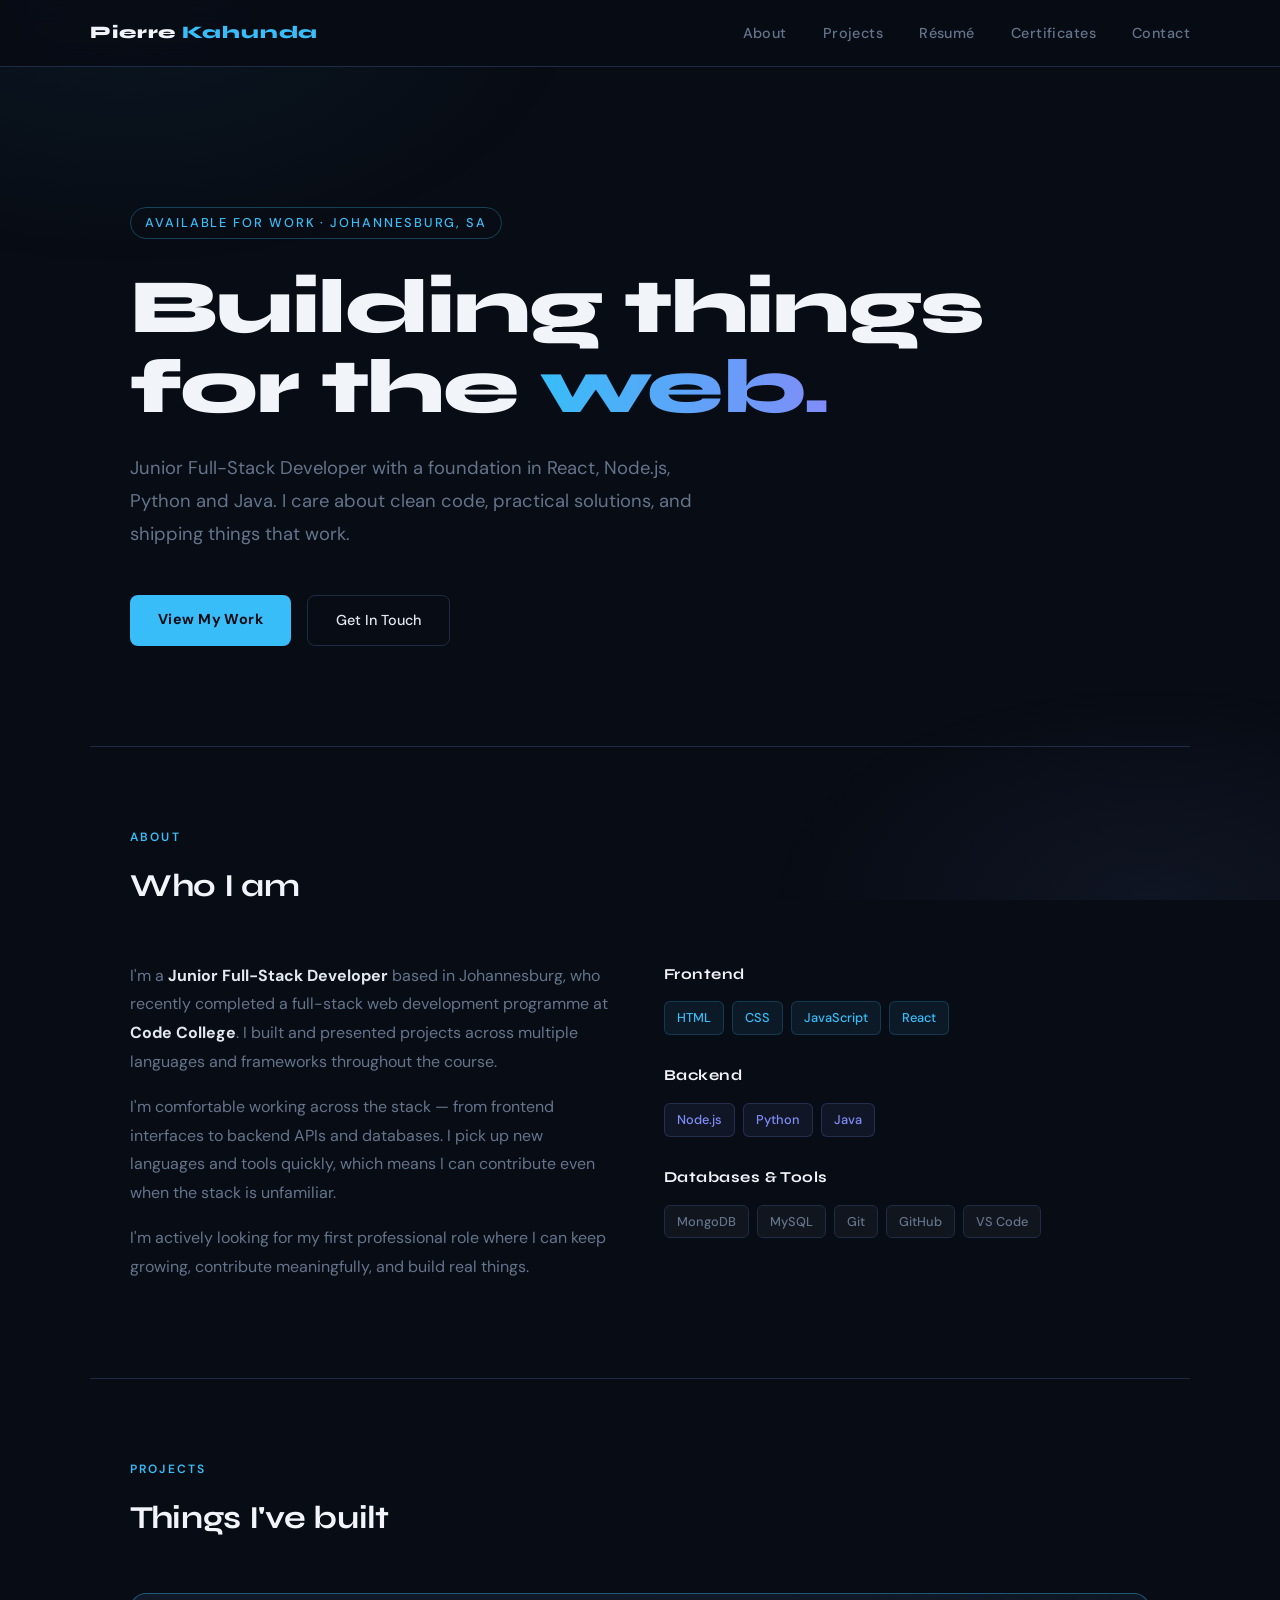
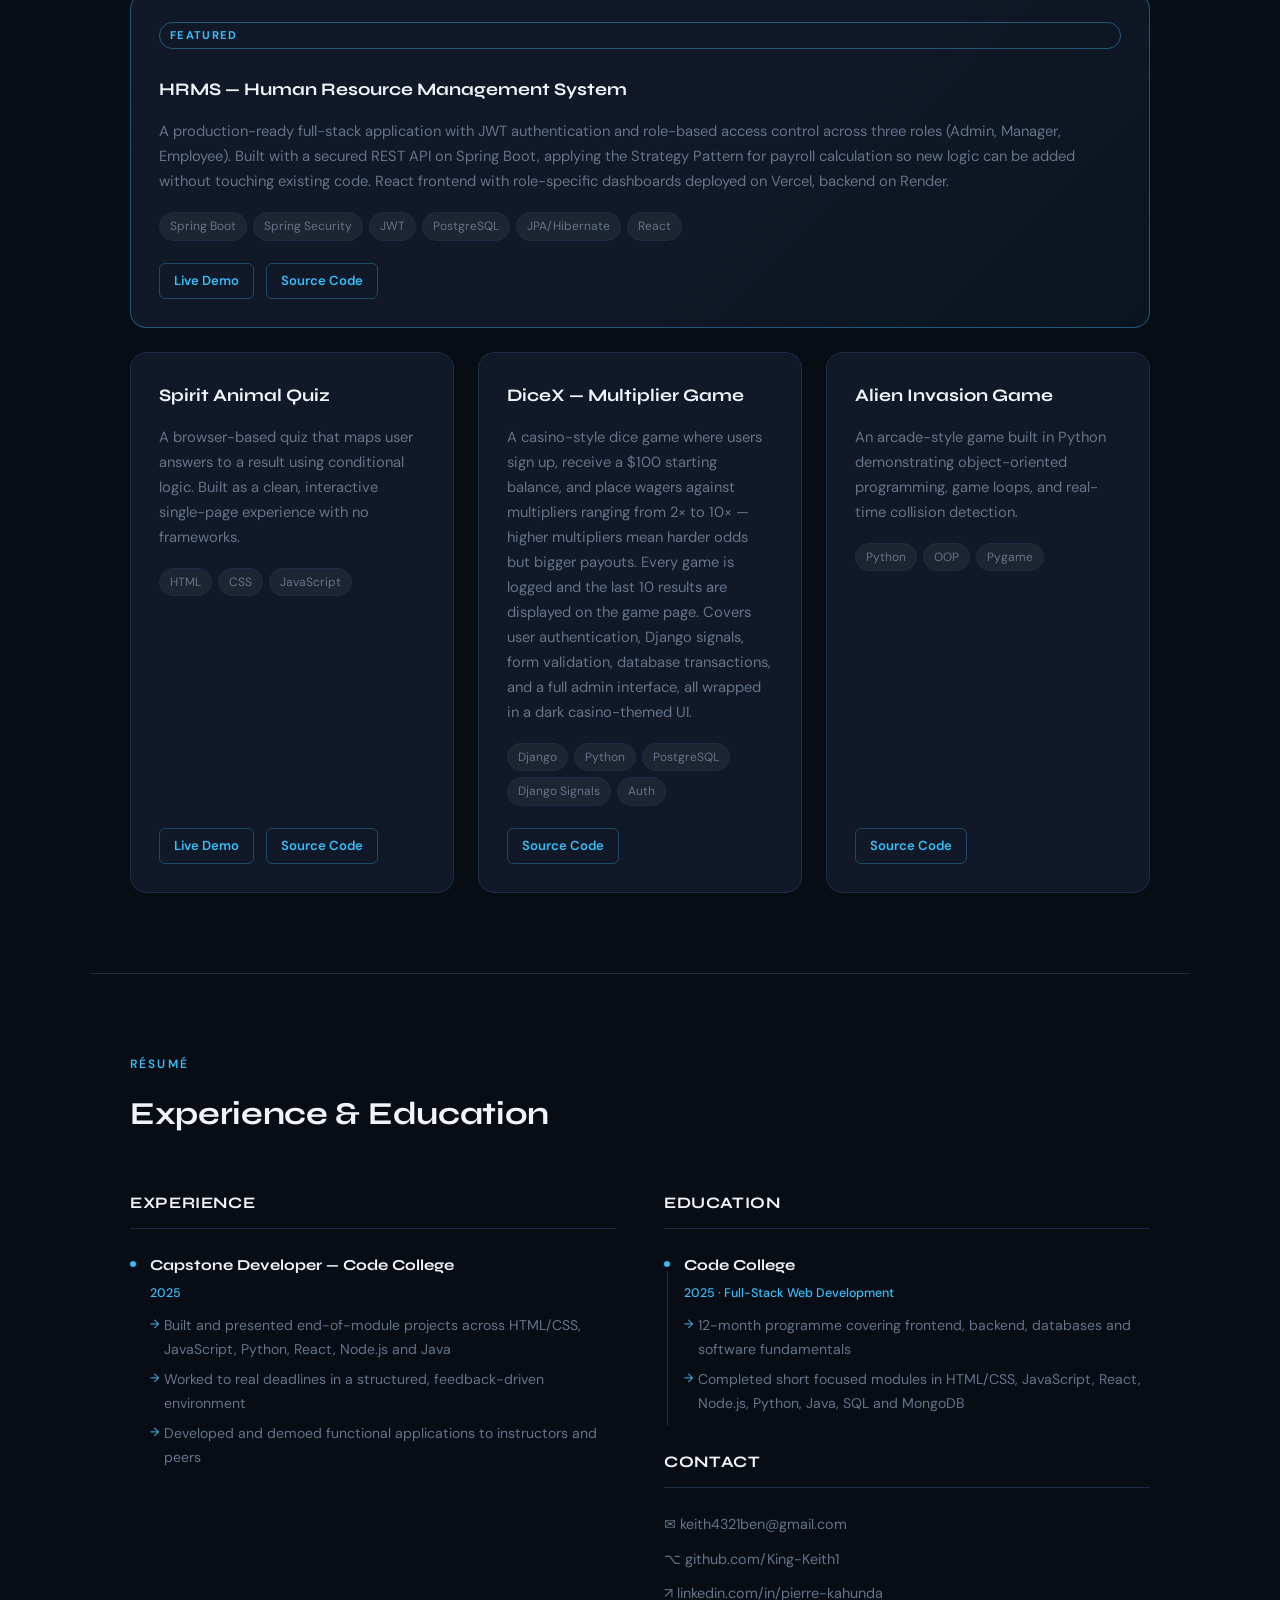
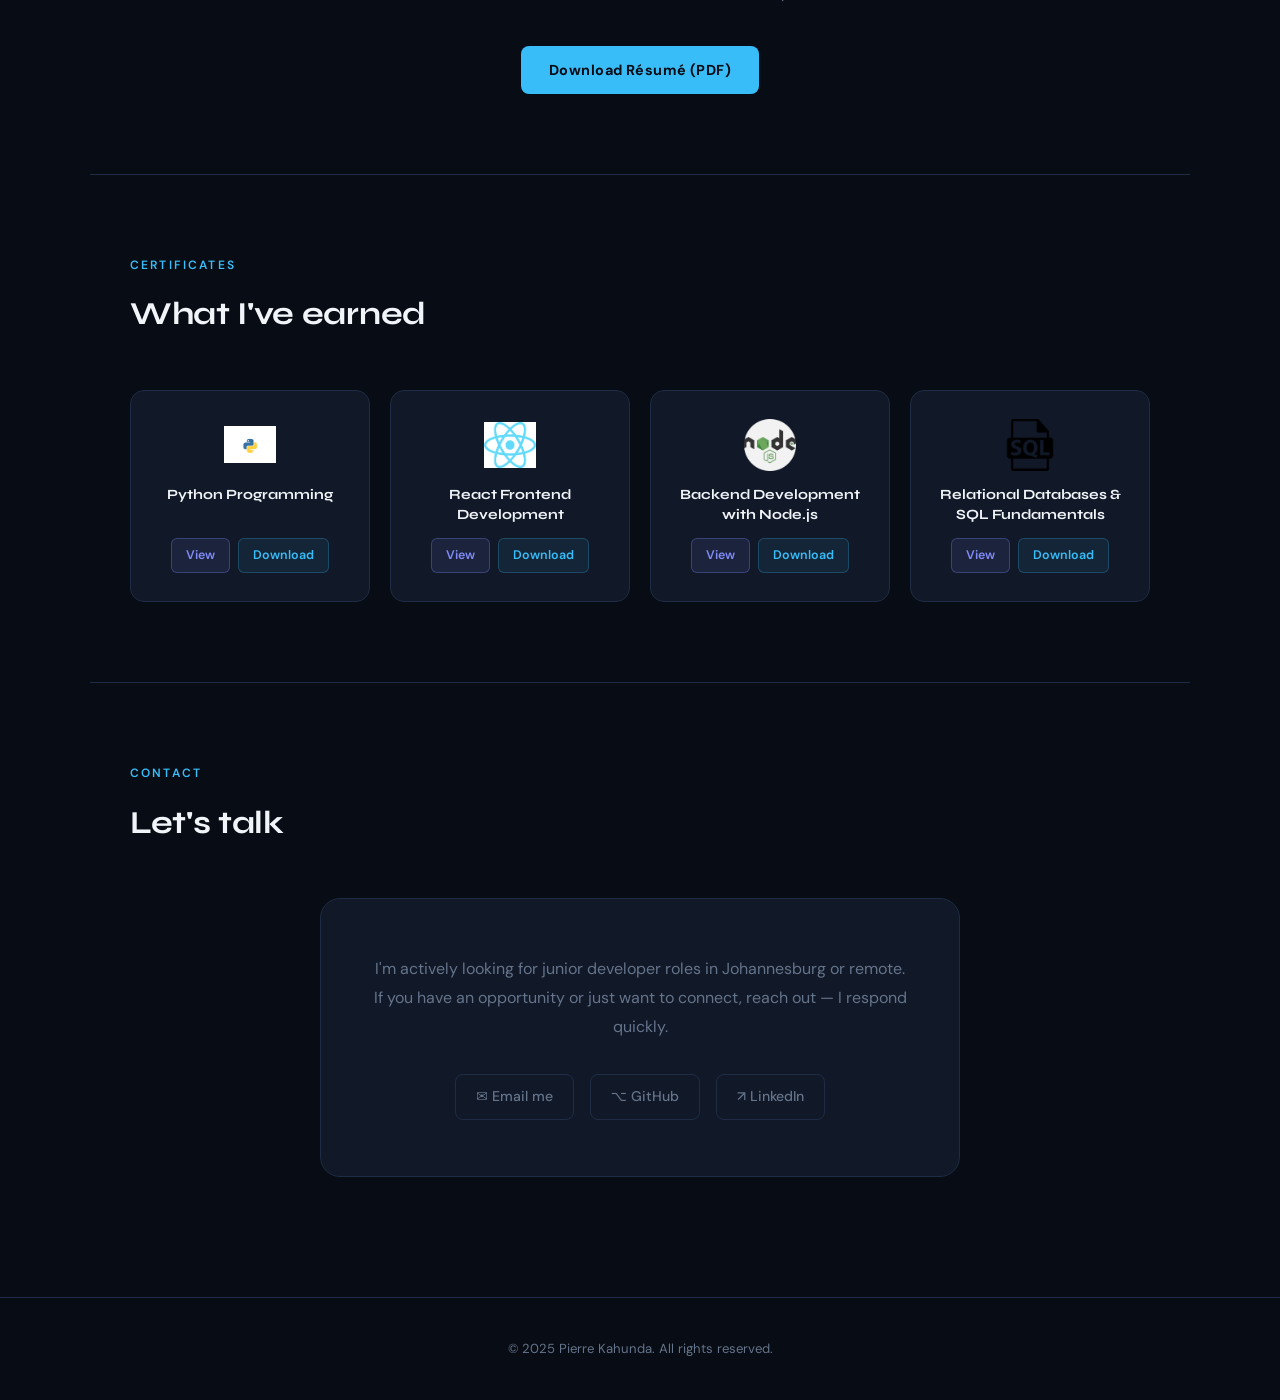
==== index.html @ 40716fac "commit" ====
<!DOCTYPE html>
<html lang="en">
<head>
  <meta charset="UTF-8" />
  <meta name="viewport" content="width=device-width, initial-scale=1.0" />
  <title>Pierre Kahunda | Junior Full-Stack Developer</title>
  <link href="https://fonts.googleapis.com/css2?family=Syne:wght@400;600;700;800&family=DM+Sans:wght@300;400;500&display=swap" rel="stylesheet">
  <style>
    /* =====================
       Variables & Reset
    ===================== */
    :root {
      --bg:        #080c14;
      --bg2:       #0d1320;
      --card:      #111827;
      --border:    #1e2d45;
      --accent:    #38bdf8;
      --accent2:   #818cf8;
      --text:      #e2e8f0;
      --muted:     #64748b;
      --heading:   #f1f5f9;
    }

    *, *::before, *::after { margin:0; padding:0; box-sizing:border-box; }

    html { scroll-behavior: smooth; }

    body {
      font-family: 'DM Sans', system-ui, sans-serif;
      background: var(--bg);
      color: var(--text);
      line-height: 1.7;
      overflow-x: hidden;
    }

    /* =====================
       Noise + Gradient BG
    ===================== */
    body::before {
      content: '';
      position: fixed;
      inset: 0;
      background:
        radial-gradient(ellipse 60% 50% at 10% 0%, rgba(56,189,248,0.06) 0%, transparent 60%),
        radial-gradient(ellipse 50% 40% at 90% 100%, rgba(129,140,248,0.07) 0%, transparent 60%);
      pointer-events: none;
      z-index: 0;
    }

    /* =====================
       Loading Screen
    ===================== */
    #loading-screen {
      position: fixed;
      inset: 0;
      background: var(--bg);
      display: flex;
      align-items: center;
      justify-content: center;
      z-index: 9999;
      transition: opacity 0.4s ease;
    }

    .loader-name {
      font-family: 'Syne', sans-serif;
      font-size: 1.4rem;
      font-weight: 700;
      color: var(--accent);
      letter-spacing: 0.2em;
      animation: pulse 1s ease infinite;
    }

    @keyframes pulse {
      0%, 100% { opacity: 1; }
      50% { opacity: 0.3; }
    }

    /* =====================
       Navigation
    ===================== */
    header {
      position: sticky;
      top: 0;
      z-index: 100;
      background: rgba(8, 12, 20, 0.9);
      backdrop-filter: blur(12px);
      border-bottom: 1px solid var(--border);
      padding: 18px 40px;
    }

    nav {
      max-width: 1100px;
      margin: 0 auto;
      display: flex;
      justify-content: space-between;
      align-items: center;
    }

    .nav-logo {
      font-family: 'Syne', sans-serif;
      font-weight: 800;
      font-size: 1.1rem;
      color: var(--heading);
      letter-spacing: 0.05em;
    }

    .nav-logo span { color: var(--accent); }

    nav ul {
      list-style: none;
      display: flex;
      gap: 36px;
    }

    nav a {
      color: var(--muted);
      text-decoration: none;
      font-size: 0.9rem;
      font-weight: 500;
      letter-spacing: 0.03em;
      transition: color 0.2s;
      position: relative;
    }

    nav a::after {
      content: '';
      position: absolute;
      bottom: -4px;
      left: 0;
      width: 0;
      height: 1px;
      background: var(--accent);
      transition: width 0.25s ease;
    }

    nav a:hover { color: var(--accent); }
    nav a:hover::after { width: 100%; }

    /* =====================
       Hero
    ===================== */
    .hero {
      position: relative;
      z-index: 1;
      padding: 140px 40px 100px;
      max-width: 1100px;
      margin: 0 auto;
    }

    .hero-tag {
      display: inline-block;
      font-size: 0.8rem;
      font-weight: 500;
      letter-spacing: 0.15em;
      text-transform: uppercase;
      color: var(--accent);
      border: 1px solid rgba(56,189,248,0.3);
      padding: 4px 14px;
      border-radius: 100px;
      margin-bottom: 28px;
    }

    .hero h1 {
      font-family: 'Syne', sans-serif;
      font-size: clamp(2.8rem, 6vw, 5rem);
      font-weight: 800;
      color: var(--heading);
      line-height: 1.05;
      margin-bottom: 24px;
      letter-spacing: -0.02em;
    }

    .hero h1 .accent-word {
      background: linear-gradient(90deg, var(--accent), var(--accent2));
      -webkit-background-clip: text;
      -webkit-text-fill-color: transparent;
      background-clip: text;
    }

    .hero-sub {
      font-size: 1.15rem;
      color: var(--muted);
      max-width: 580px;
      margin-bottom: 44px;
      line-height: 1.8;
    }

    .hero-cta {
      display: flex;
      gap: 16px;
      flex-wrap: wrap;
    }

    .btn-primary {
      display: inline-block;
      padding: 12px 28px;
      background: var(--accent);
      color: #080c14;
      font-weight: 700;
      font-size: 0.9rem;
      border-radius: 8px;
      text-decoration: none;
      letter-spacing: 0.03em;
      transition: transform 0.2s, box-shadow 0.2s;
    }

    .btn-primary:hover {
      transform: translateY(-2px);
      box-shadow: 0 8px 24px rgba(56,189,248,0.3);
    }

    .btn-ghost {
      display: inline-block;
      padding: 12px 28px;
      background: transparent;
      color: var(--text);
      font-weight: 500;
      font-size: 0.9rem;
      border-radius: 8px;
      border: 1px solid var(--border);
      text-decoration: none;
      transition: border-color 0.2s, color 0.2s;
    }

    .btn-ghost:hover {
      border-color: var(--accent);
      color: var(--accent);
    }

    /* =====================
       Section Base
    ===================== */
    .section {
      position: relative;
      z-index: 1;
      padding: 80px 40px;
      max-width: 1100px;
      margin: 0 auto;
    }

    .section-label {
      font-size: 0.75rem;
      font-weight: 600;
      letter-spacing: 0.18em;
      text-transform: uppercase;
      color: var(--accent);
      margin-bottom: 12px;
    }

    .section h2 {
      font-family: 'Syne', sans-serif;
      font-size: 2rem;
      font-weight: 700;
      color: var(--heading);
      margin-bottom: 48px;
      letter-spacing: -0.01em;
    }

    /* =====================
       About
    ===================== */
    .about-grid {
      display: grid;
      grid-template-columns: 1fr 1fr;
      gap: 48px;
      align-items: start;
    }

    .about-text p {
      color: var(--muted);
      margin-bottom: 16px;
      font-size: 1rem;
      line-height: 1.8;
    }

    .about-text p strong { color: var(--text); }

    .skills-block h3 {
      font-family: 'Syne', sans-serif;
      font-size: 0.95rem;
      font-weight: 700;
      color: var(--heading);
      margin-bottom: 14px;
      letter-spacing: 0.03em;
    }

    .skill-tags {
      display: flex;
      flex-wrap: wrap;
      gap: 8px;
      margin-bottom: 28px;
    }

    .tag {
      font-size: 0.8rem;
      padding: 5px 12px;
      border-radius: 6px;
      background: rgba(56,189,248,0.08);
      border: 1px solid rgba(56,189,248,0.2);
      color: var(--accent);
      font-weight: 500;
    }

    .tag.purple {
      background: rgba(129,140,248,0.08);
      border-color: rgba(129,140,248,0.2);
      color: var(--accent2);
    }

    .tag.neutral {
      background: rgba(255,255,255,0.04);
      border-color: var(--border);
      color: var(--muted);
    }

    /* =====================
       Projects
    ===================== */
    .projects-grid {
      display: grid;
      grid-template-columns: repeat(auto-fit, minmax(300px, 1fr));
      gap: 24px;
    }

    .project-card {
      background: var(--card);
      border: 1px solid var(--border);
      border-radius: 16px;
      padding: 28px;
      transition: transform 0.25s, border-color 0.25s, box-shadow 0.25s;
      display: flex;
      flex-direction: column;
      gap: 14px;
    }

    .project-card:hover {
      transform: translateY(-5px);
      border-color: rgba(56,189,248,0.35);
      box-shadow: 0 12px 32px rgba(0,0,0,0.4);
    }

    .project-card h3 {
      font-family: 'Syne', sans-serif;
      font-size: 1.1rem;
      font-weight: 700;
      color: var(--heading);
    }

    .project-card p {
      color: var(--muted);
      font-size: 0.92rem;
      line-height: 1.7;
    }

    .project-tech {
      display: flex;
      flex-wrap: wrap;
      gap: 6px;
      margin-top: 4px;
    }

    .project-tech span {
      font-size: 0.75rem;
      padding: 3px 10px;
      border-radius: 100px;
      background: rgba(255,255,255,0.05);
      border: 1px solid var(--border);
      color: var(--muted);
    }

    .project-links {
      display: flex;
      gap: 12px;
      margin-top: auto;
      padding-top: 8px;
    }

    .project-links a {
      font-size: 0.82rem;
      font-weight: 600;
      color: var(--accent);
      text-decoration: none;
      padding: 6px 14px;
      border: 1px solid rgba(56,189,248,0.3);
      border-radius: 6px;
      transition: background 0.2s, color 0.2s;
    }

    .project-links a:hover {
      background: rgba(56,189,248,0.1);
    }

    .project-card.featured {
      border-color: rgba(56,189,248,0.4);
      background: linear-gradient(135deg, #111827 60%, rgba(56,189,248,0.05));
      grid-column: 1 / -1;
    }

    .featured-badge {
      display: inline-block;
      font-size: 0.7rem;
      font-weight: 700;
      letter-spacing: 0.12em;
      text-transform: uppercase;
      color: var(--accent);
      border: 1px solid rgba(56,189,248,0.4);
      padding: 3px 10px;
      border-radius: 100px;
      margin-bottom: 12px;
    }

    /* =====================
       Resume / Experience
    ===================== */
    .resume-grid {
      display: grid;
      grid-template-columns: 1fr 1fr;
      gap: 48px;
    }

    .resume-col h3 {
      font-family: 'Syne', sans-serif;
      font-size: 1rem;
      font-weight: 700;
      color: var(--heading);
      margin-bottom: 24px;
      padding-bottom: 12px;
      border-bottom: 1px solid var(--border);
      letter-spacing: 0.04em;
      text-transform: uppercase;
    }

    .timeline-item {
      position: relative;
      padding-left: 20px;
      margin-bottom: 32px;
    }

    .timeline-item::before {
      content: '';
      position: absolute;
      left: 0;
      top: 8px;
      width: 6px;
      height: 6px;
      border-radius: 50%;
      background: var(--accent);
    }

    .timeline-item::after {
      content: '';
      position: absolute;
      left: 2.5px;
      top: 18px;
      width: 1px;
      height: calc(100% - 8px);
      background: var(--border);
    }

    .timeline-item:last-child::after { display: none; }

    .timeline-item h4 {
      font-family: 'Syne', sans-serif;
      font-size: 0.95rem;
      font-weight: 700;
      color: var(--heading);
      margin-bottom: 4px;
    }

    .timeline-date {
      font-size: 0.78rem;
      color: var(--accent);
      margin-bottom: 10px;
      font-weight: 500;
    }

    .timeline-item ul {
      list-style: none;
      display: flex;
      flex-direction: column;
      gap: 6px;
    }

    .timeline-item li {
      font-size: 0.88rem;
      color: var(--muted);
      padding-left: 14px;
      position: relative;
    }

    .timeline-item li::before {
      content: '→';
      position: absolute;
      left: 0;
      color: var(--accent);
      font-size: 0.75rem;
    }

    .contact-items {
      display: flex;
      flex-direction: column;
      gap: 10px;
    }

    .contact-items a {
      color: var(--muted);
      text-decoration: none;
      font-size: 0.9rem;
      transition: color 0.2s;
    }

    .contact-items a:hover { color: var(--accent); }

    .resume-download {
      margin-top: 40px;
      text-align: center;
    }

    /* =====================
       Certificates
    ===================== */
    .cert-grid {
      display: grid;
      grid-template-columns: repeat(auto-fit, minmax(220px, 1fr));
      gap: 20px;
    }

    .cert-card {
      background: var(--card);
      border: 1px solid var(--border);
      border-radius: 14px;
      padding: 28px 20px;
      text-align: center;
      display: flex;
      flex-direction: column;
      align-items: center;
      gap: 14px;
      transition: border-color 0.25s, transform 0.25s;
    }

    .cert-card:hover {
      border-color: rgba(129,140,248,0.4);
      transform: translateY(-3px);
    }

    .cert-logo {
      width: 52px;
      height: 52px;
      object-fit: contain;
    }

    .cert-card h3 {
      font-family: 'Syne', sans-serif;
      font-size: 0.88rem;
      font-weight: 700;
      color: var(--heading);
      line-height: 1.4;
    }

    .cert-actions {
      display: flex;
      gap: 8px;
      margin-top: auto;
    }

    .btn-view, .btn-download {
      font-size: 0.78rem;
      padding: 6px 14px;
      border-radius: 6px;
      text-decoration: none;
      font-weight: 600;
      transition: background 0.2s;
    }

    .btn-view {
      background: rgba(129,140,248,0.1);
      border: 1px solid rgba(129,140,248,0.3);
      color: var(--accent2);
    }

    .btn-view:hover { background: rgba(129,140,248,0.2); }

    .btn-download {
      background: rgba(56,189,248,0.08);
      border: 1px solid rgba(56,189,248,0.25);
      color: var(--accent);
    }

    .btn-download:hover { background: rgba(56,189,248,0.18); }

    /* =====================
       Contact
    ===================== */
    .contact-wrapper {
      background: var(--card);
      border: 1px solid var(--border);
      border-radius: 20px;
      padding: 56px 48px;
      text-align: center;
      max-width: 640px;
      margin: 0 auto;
    }

    .contact-wrapper p {
      color: var(--muted);
      margin-bottom: 32px;
      line-height: 1.8;
    }

    .contact-links {
      display: flex;
      justify-content: center;
      gap: 16px;
      flex-wrap: wrap;
    }

    .contact-link {
      display: inline-flex;
      align-items: center;
      gap: 8px;
      padding: 10px 20px;
      border-radius: 8px;
      border: 1px solid var(--border);
      color: var(--muted);
      font-size: 0.88rem;
      font-weight: 500;
      text-decoration: none;
      transition: border-color 0.2s, color 0.2s;
    }

    .contact-link:hover {
      border-color: var(--accent);
      color: var(--accent);
    }

    /* =====================
       Footer
    ===================== */
    footer {
      text-align: center;
      padding: 40px 20px;
      color: var(--muted);
      font-size: 0.82rem;
      border-top: 1px solid var(--border);
      margin-top: 40px;
    }

    /* =====================
       Divider
    ===================== */
    .divider {
      max-width: 1100px;
      margin: 0 auto;
      border: none;
      border-top: 1px solid var(--border);
    }

    /* =====================
       Responsive
    ===================== */
    @media (max-width: 768px) {
      header { padding: 16px 20px; }
      nav ul { gap: 20px; }
      .hero { padding: 100px 20px 60px; }
      .section { padding: 60px 20px; }
      .about-grid, .resume-grid { grid-template-columns: 1fr; gap: 32px; }
      .contact-wrapper { padding: 36px 24px; }
    }

    /* =====================
       Animations
    ===================== */
    .fade-in {
      opacity: 0;
      transform: translateY(20px);
      transition: opacity 0.6s ease, transform 0.6s ease;
    }

    .fade-in.visible {
      opacity: 1;
      transform: translateY(0);
    }
  </style>
</head>

<body>

  <!-- Loading Screen -->
  <div id="loading-screen">
    <div class="loader-name">PK</div>
  </div>

  <!-- Navigation -->
  <header>
    <nav>
      <div class="nav-logo">Pierre <span>Kahunda</span></div>
      <ul>
        <li><a href="#about">About</a></li>
        <li><a href="#projects">Projects</a></li>
        <li><a href="#resume">Résumé</a></li>
        <li><a href="#certificates">Certificates</a></li>
        <li><a href="#contact">Contact</a></li>
      </ul>
    </nav>
  </header>

  <!-- Hero -->
  <section class="hero fade-in">
    <div class="hero-tag">Available for work · Johannesburg, SA</div>
    <h1>Building things<br>for the <span class="accent-word">web.</span></h1>
    <p class="hero-sub">
      Junior Full-Stack Developer with a foundation in React, Node.js, Python and Java.
      I care about clean code, practical solutions, and shipping things that work.
    </p>
    <div class="hero-cta">
      <a href="#projects" class="btn-primary">View My Work</a>
      <a href="#contact" class="btn-ghost">Get In Touch</a>
    </div>
  </section>

  <hr class="divider">

  <!-- About -->
  <section id="about" class="section fade-in">
    <div class="section-label">About</div>
    <h2>Who I am</h2>

    <div class="about-grid">
      <div class="about-text">
        <p>
          I'm a <strong>Junior Full-Stack Developer</strong> based in Johannesburg,
          who recently completed a full-stack web development programme at <strong>Code College</strong>.
          I built and presented projects across multiple languages and frameworks throughout the course.
        </p>
        <p>
          I'm comfortable working across the stack — from frontend interfaces to backend APIs
          and databases. I pick up new languages and tools quickly, which means I can
          contribute even when the stack is unfamiliar.
        </p>
        <p>
          I'm actively looking for my first professional role where I can keep growing,
          contribute meaningfully, and build real things.
        </p>
      </div>

      <div class="skills-block">
        <h3>Frontend</h3>
        <div class="skill-tags">
          <span class="tag">HTML</span>
          <span class="tag">CSS</span>
          <span class="tag">JavaScript</span>
          <span class="tag">React</span>
        </div>

        <h3>Backend</h3>
        <div class="skill-tags">
          <span class="tag purple">Node.js</span>
          <span class="tag purple">Python</span>
          <span class="tag purple">Java</span>
        </div>

        <h3>Databases & Tools</h3>
        <div class="skill-tags">
          <span class="tag neutral">MongoDB</span>
          <span class="tag neutral">MySQL</span>
          <span class="tag neutral">Git</span>
          <span class="tag neutral">GitHub</span>
          <span class="tag neutral">VS Code</span>
        </div>
      </div>
    </div>
  </section>

  <hr class="divider">

  <!-- Projects -->
  <section id="projects" class="section fade-in">
    <div class="section-label">Projects</div>
    <h2>Things I've built</h2>

    <div class="projects-grid">

      <div class="project-card featured">
        <div class="featured-badge">Featured</div>
        <h3>HRMS — Human Resource Management System</h3>
        <p>
          A production-ready full-stack application with JWT authentication and role-based
          access control across three roles (Admin, Manager, Employee). Built with a secured
          REST API on Spring Boot, applying the Strategy Pattern for payroll calculation so
          new logic can be added without touching existing code. React frontend with
          role-specific dashboards deployed on Vercel, backend on Render.
        </p>
        <div class="project-tech">
          <span>Spring Boot</span><span>Spring Security</span><span>JWT</span>
          <span>PostgreSQL</span><span>JPA/Hibernate</span><span>React</span>
        </div>
        <div class="project-links">
          <a href="https://hrms-main-self.vercel.app/login" target="_blank">Live Demo</a>
          <a href="https://github.com/King-Keith1/hrms-main" target="_blank">Source Code</a>
        </div>
      </div>

      <div class="project-card">
        <h3>Spirit Animal Quiz</h3>
        <p>
          A browser-based quiz that maps user answers to a result using conditional logic.
          Built as a clean, interactive single-page experience with no frameworks.
        </p>
        <div class="project-tech">
          <span>HTML</span><span>CSS</span><span>JavaScript</span>
        </div>
        <div class="project-links">
          <a href="https://earnest-daifuku-1c619f.netlify.app/work/animal/spirit%20animal" target="_blank">Live Demo</a>
          <a href="https://github.com/King-Keith1/spirit_animals" target="_blank">Source Code</a>
        </div>
      </div>

      <div class="project-card">
        <h3>DiceX — Multiplier Game</h3>
        <p>
          A casino-style dice game where users sign up, receive a $100 starting balance,
          and place wagers against multipliers ranging from 2× to 10× — higher multipliers
          mean harder odds but bigger payouts. Every game is logged and the last 10 results
          are displayed on the game page. Covers user authentication, Django signals, form
          validation, database transactions, and a full admin interface, all wrapped in a
          dark casino-themed UI.
        </p>
        <div class="project-tech">
          <span>Django</span><span>Python</span><span>PostgreSQL</span><span>Django Signals</span><span>Auth</span>
        </div>
        <div class="project-links">
          <a href="https://github.com/King-Keith1/gamble" target="_blank">Source Code</a>
        </div>
      </div>

      <div class="project-card">
        <h3>Alien Invasion Game</h3>
        <p>
          An arcade-style game built in Python demonstrating object-oriented programming,
          game loops, and real-time collision detection.
        </p>
        <div class="project-tech">
          <span>Python</span><span>OOP</span><span>Pygame</span>
        </div>
        <div class="project-links">
          <a href="https://github.com/King-Keith1/alien-invasion" target="_blank">Source Code</a>
        </div>
      </div>

    </div>
  </section>

  <hr class="divider">

  <!-- Resume -->
  <section id="resume" class="section fade-in">
    <div class="section-label">Résumé</div>
    <h2>Experience & Education</h2>

    <div class="resume-grid">
      <div class="resume-col">
        <h3>Experience</h3>

        <div class="timeline-item">
          <h4>Capstone Developer — Code College</h4>
          <div class="timeline-date">2025</div>
          <ul>
            <li>Built and presented end-of-module projects across HTML/CSS, JavaScript, Python, React, Node.js and Java</li>
            <li>Worked to real deadlines in a structured, feedback-driven environment</li>
            <li>Developed and demoed functional applications to instructors and peers</li>
          </ul>
        </div>
      </div>

      <div class="resume-col">
        <h3>Education</h3>

        <div class="timeline-item">
          <h4>Code College</h4>
          <div class="timeline-date">2025 · Full-Stack Web Development</div>
          <ul>
            <li>12-month programme covering frontend, backend, databases and software fundamentals</li>
            <li>Completed short focused modules in HTML/CSS, JavaScript, React, Node.js, Python, Java, SQL and MongoDB</li>
          </ul>
        </div>

        <h3 style="margin-top:32px;">Contact</h3>
        <div class="contact-items">
          <a href="mailto:keith4321ben@gmail.com">✉ keith4321ben@gmail.com</a>
          <a href="https://github.com/King-Keith1" target="_blank">⌥ github.com/King-Keith1</a>
          <a href="https://www.linkedin.com/in/pierre-kahunda-56320a2a0" target="_blank">↗ linkedin.com/in/pierre-kahunda</a>
        </div>
      </div>
    </div>

    <div class="resume-download">
      <a href="documents/Pierre-Kahunda-Resume.pdf" target="_blank" class="btn-primary">Download Résumé (PDF)</a>
    </div>
  </section>

  <hr class="divider">

  <!-- Certificates -->
  <section id="certificates" class="section fade-in">
    <div class="section-label">Certificates</div>
    <h2>What I've earned</h2>

    <div class="cert-grid">
      <div class="cert-card">
        <img src="images/icons/python.png" alt="Python" class="cert-logo">
        <h3>Python Programming</h3>
        <div class="cert-actions">
          <a href="documents/certificates/python.pdf" target="_blank" class="btn-view">View</a>
          <a href="documents/certificates/python.pdf" download class="btn-download">Download</a>
        </div>
      </div>

      <div class="cert-card">
        <img src="images/icons/react.png" alt="React" class="cert-logo">
        <h3>React Frontend Development</h3>
        <div class="cert-actions">
          <a href="documents/certificates/react.pdf" target="_blank" class="btn-view">View</a>
          <a href="documents/certificates/react.pdf" download class="btn-download">Download</a>
        </div>
      </div>

      <div class="cert-card">
        <img src="images/icons/node.png" alt="Node.js" class="cert-logo">
        <h3>Backend Development with Node.js</h3>
        <div class="cert-actions">
          <a href="documents/certificates/nodejs.pdf" target="_blank" class="btn-view">View</a>
          <a href="documents/certificates/nodejs.pdf" download class="btn-download">Download</a>
        </div>
      </div>

      <div class="cert-card">
        <img src="images/icons/sql.png" alt="SQL" class="cert-logo">
        <h3>Relational Databases & SQL Fundamentals</h3>
        <div class="cert-actions">
          <a href="documents/certificates/sql.pdf" target="_blank" class="btn-view">View</a>
          <a href="documents/certificates/sql.pdf" download class="btn-download">Download</a>
        </div>
      </div>
    </div>
  </section>

  <hr class="divider">

  <!-- Contact -->
  <section id="contact" class="section fade-in">
    <div class="section-label">Contact</div>
    <h2>Let's talk</h2>

    <div class="contact-wrapper">
      <p>
        I'm actively looking for junior developer roles in Johannesburg or remote.
        If you have an opportunity or just want to connect, reach out — I respond quickly.
      </p>
      <div class="contact-links">
        <a href="mailto:keith4321ben@gmail.com" class="contact-link">✉ Email me</a>
        <a href="https://github.com/King-Keith1" target="_blank" class="contact-link">⌥ GitHub</a>
        <a href="https://www.linkedin.com/in/pierre-kahunda-56320a2a0" target="_blank" class="contact-link">↗ LinkedIn</a>
      </div>
    </div>
  </section>

  <footer>
    <p>&copy; 2025 Pierre Kahunda. All rights reserved.</p>
  </footer>

  <script>
    // Loading screen
    window.addEventListener("load", () => {
      const loader = document.getElementById("loading-screen");
      setTimeout(() => {
        loader.style.opacity = "0";
        setTimeout(() => loader.style.display = "none", 400);
      }, 700);
    });

    // Scroll fade-in
    const observer = new IntersectionObserver((entries) => {
      entries.forEach(el => {
        if (el.isIntersecting) {
          el.target.classList.add('visible');
          observer.unobserve(el.target);
        }
      });
    }, { threshold: 0.1 });

    document.querySelectorAll('.fade-in').forEach(el => observer.observe(el));
  </script>

</body>
</html>
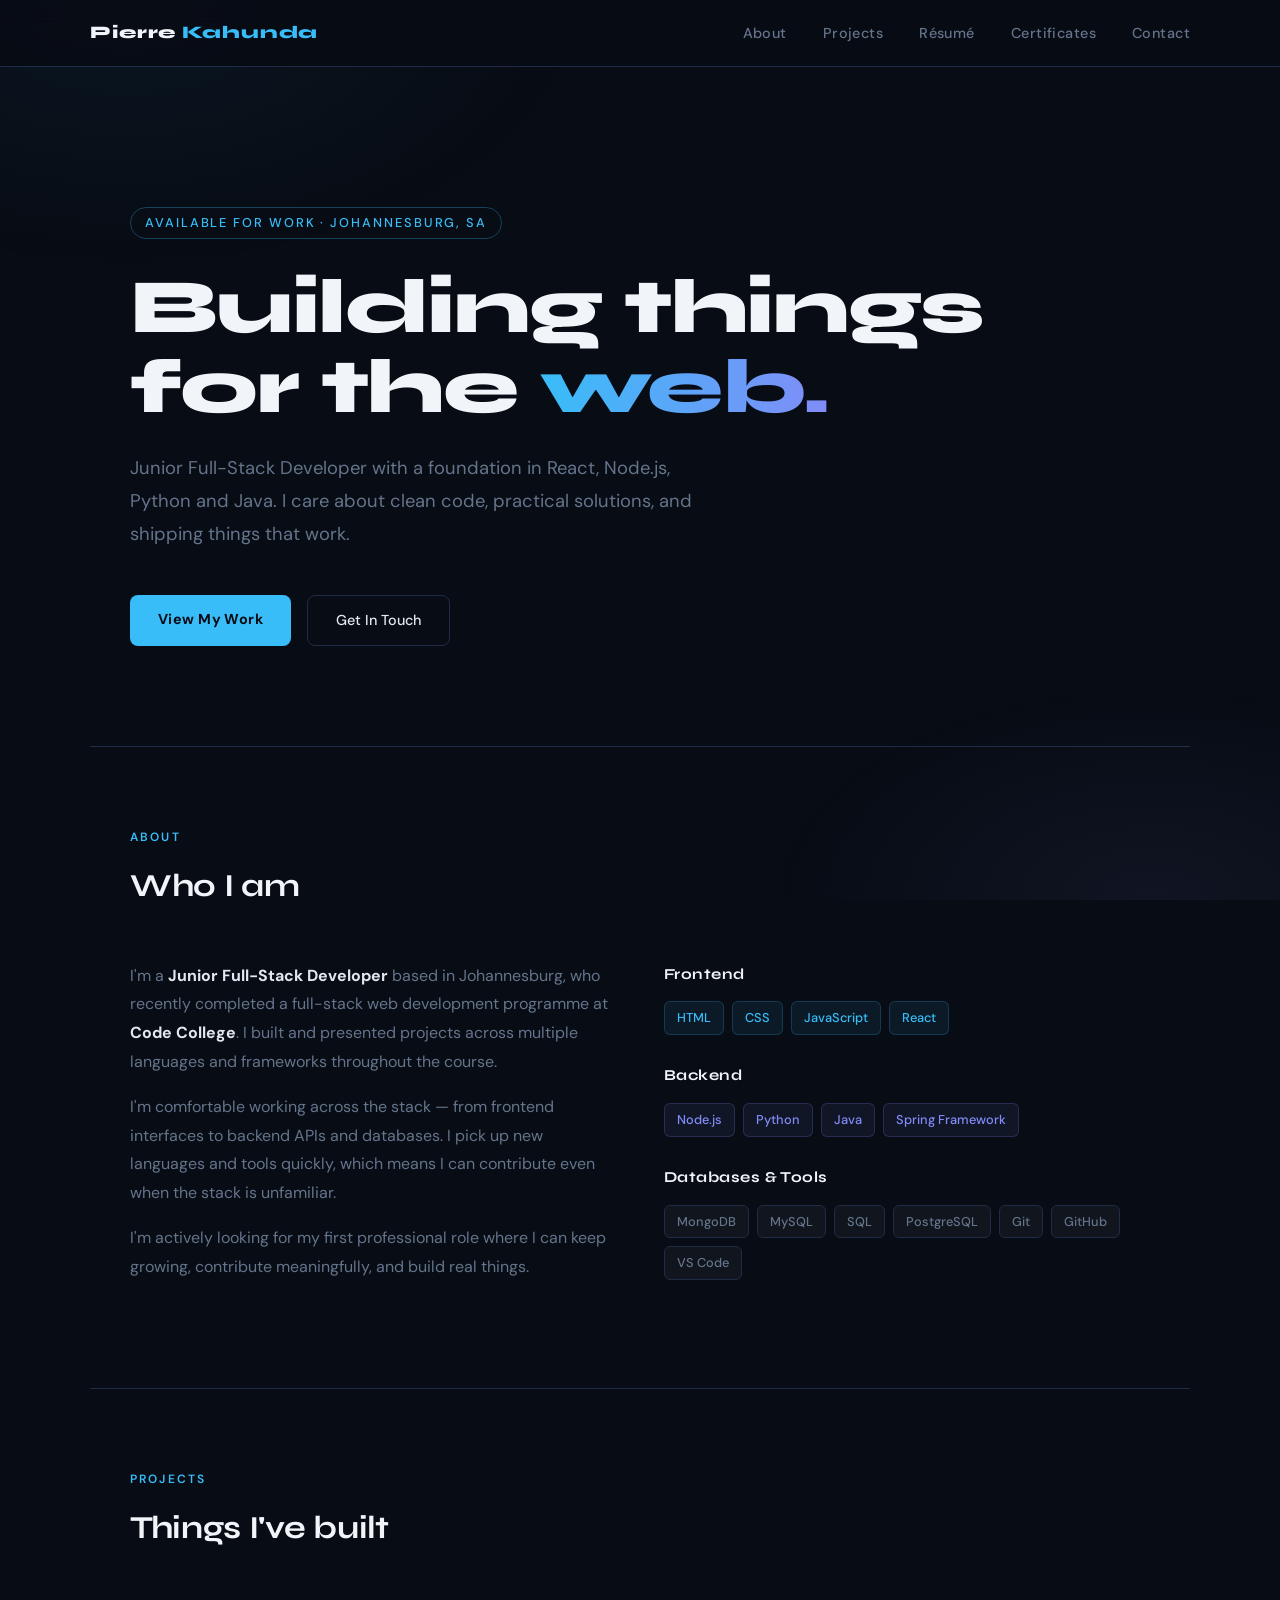
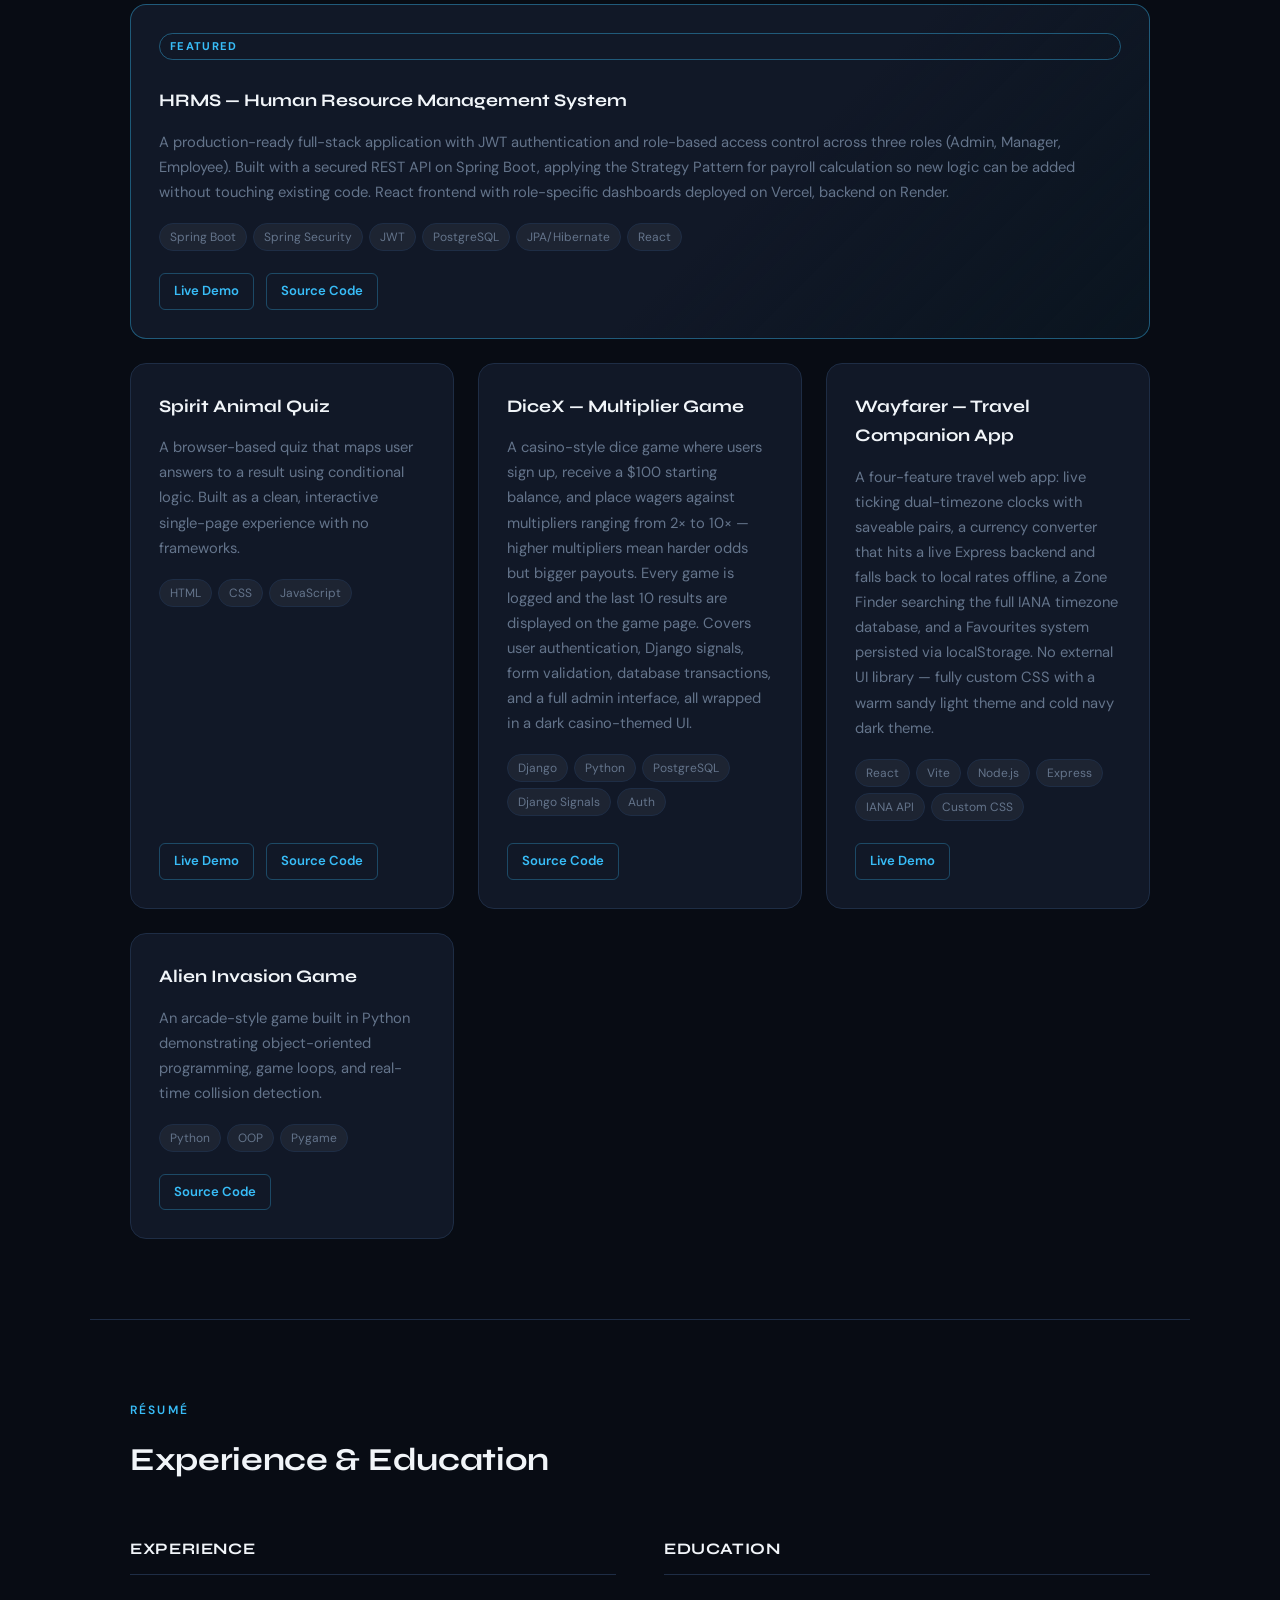
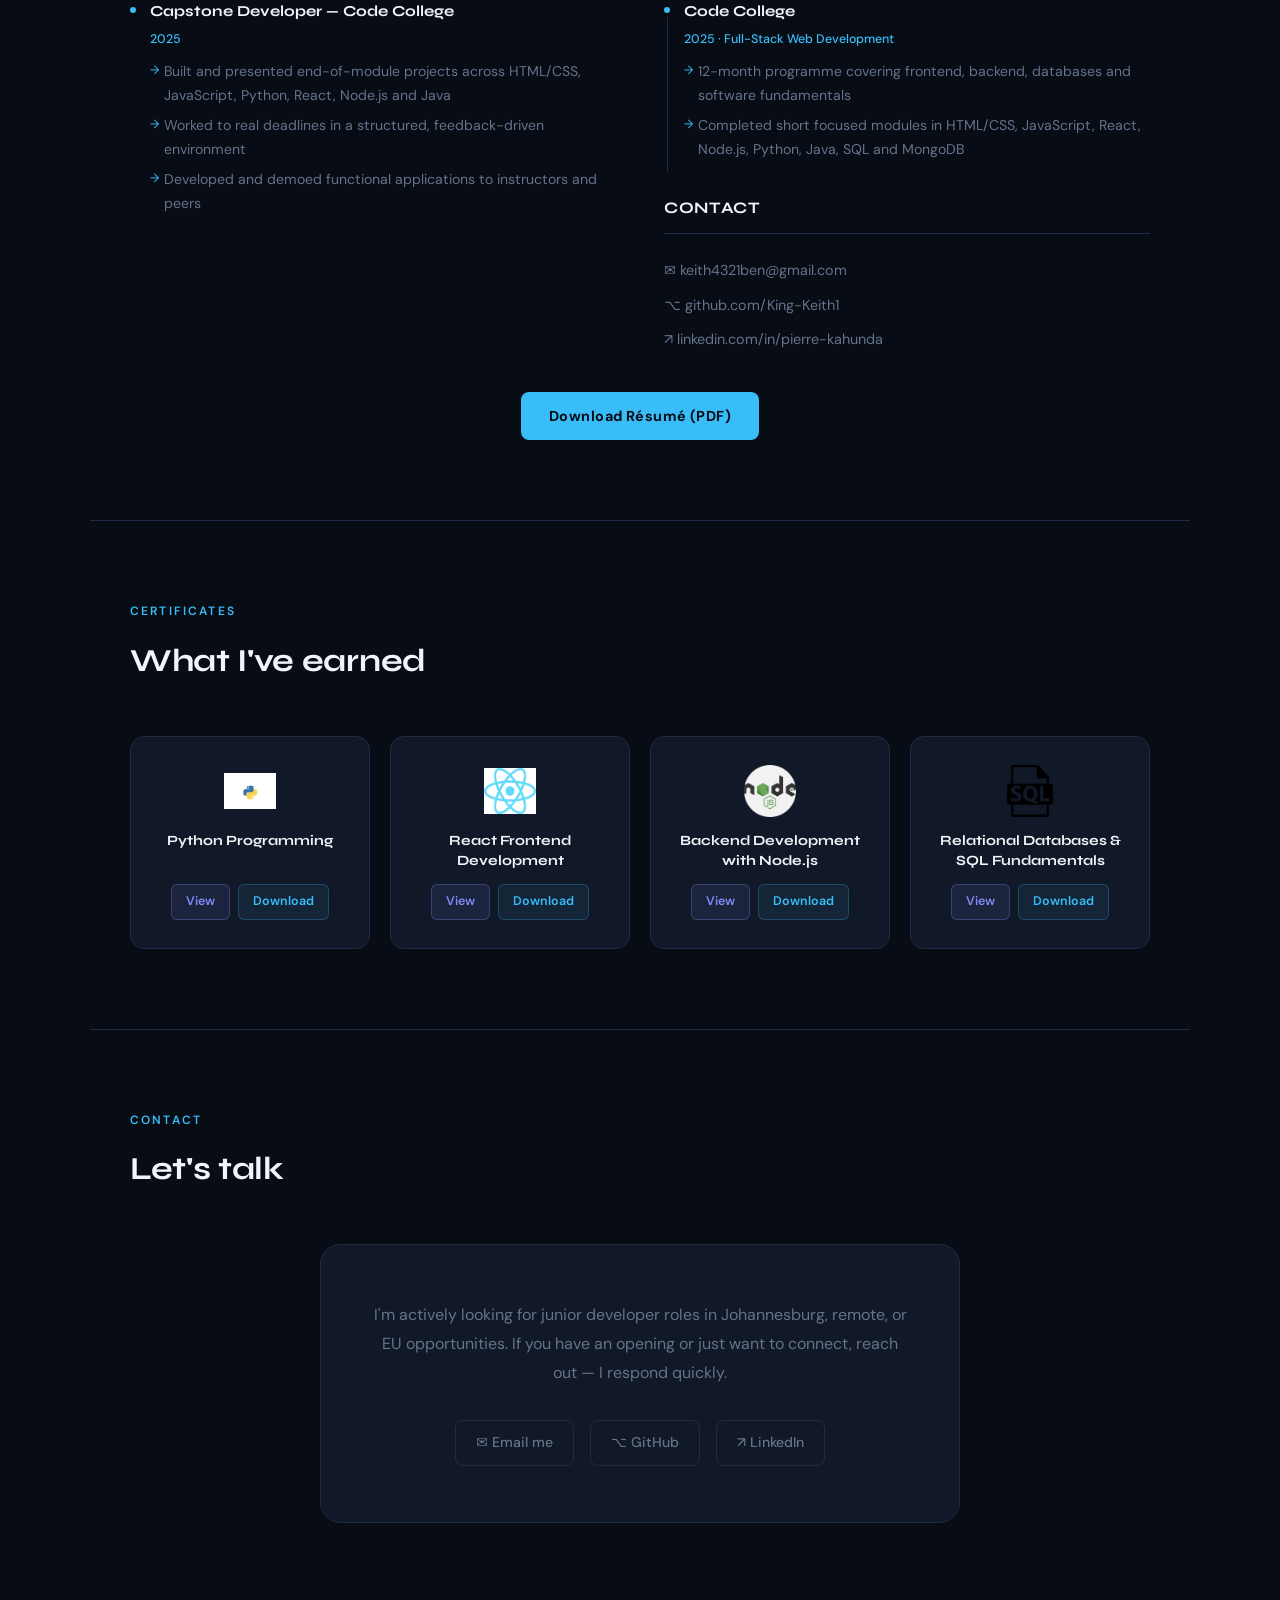
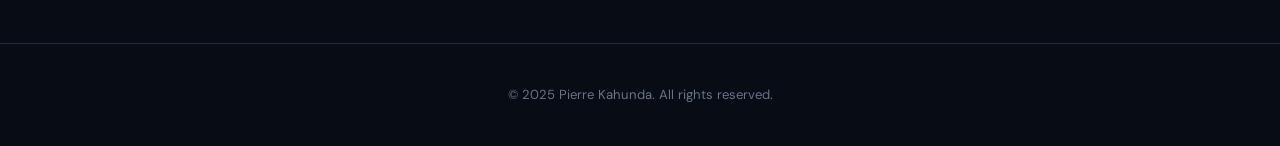
==== commit 1f486c84: "Add new project details and update skills in portfolio" ====
--- a/index.html
+++ b/index.html
@@ -757,12 +757,15 @@
           <span class="tag purple">Node.js</span>
           <span class="tag purple">Python</span>
           <span class="tag purple">Java</span>
+          <span class="tag purple">Spring Framework</span>
         </div>
 
         <h3>Databases & Tools</h3>
         <div class="skill-tags">
           <span class="tag neutral">MongoDB</span>
           <span class="tag neutral">MySQL</span>
+          <span class="tag neutral">SQL</span>
+          <span class="tag neutral">PostgreSQL</span>
           <span class="tag neutral">Git</span>
           <span class="tag neutral">GitHub</span>
           <span class="tag neutral">VS Code</span>
@@ -834,6 +837,23 @@
       </div>
 
       <div class="project-card">
+        <h3>Wayfarer — Travel Companion App</h3>
+        <p>
+          A four-feature travel web app: live ticking dual-timezone clocks with saveable pairs,
+          a currency converter that hits a live Express backend and falls back to local rates
+          offline, a Zone Finder searching the full IANA timezone database, and a Favourites
+          system persisted via localStorage. No external UI library — fully custom CSS with a
+          warm sandy light theme and cold navy dark theme.
+        </p>
+        <div class="project-tech">
+          <span>React</span><span>Vite</span><span>Node.js</span><span>Express</span><span>IANA API</span><span>Custom CSS</span>
+        </div>
+        <div class="project-links">
+          <a href="https://wayfarer-fawn.vercel.app/" target="_blank">Live Demo</a>
+        </div>
+      </div>
+
+      <div class="project-card">
         <h3>Alien Invasion Game</h3>
         <p>
           An arcade-style game built in Python demonstrating object-oriented programming,
@@ -953,8 +973,8 @@
 
     <div class="contact-wrapper">
       <p>
-        I'm actively looking for junior developer roles in Johannesburg or remote.
-        If you have an opportunity or just want to connect, reach out — I respond quickly.
+        I'm actively looking for junior developer roles in Johannesburg, remote, or EU opportunities.
+        If you have an opening or just want to connect, reach out — I respond quickly.
       </p>
       <div class="contact-links">
         <a href="mailto:keith4321ben@gmail.com" class="contact-link">✉ Email me</a>
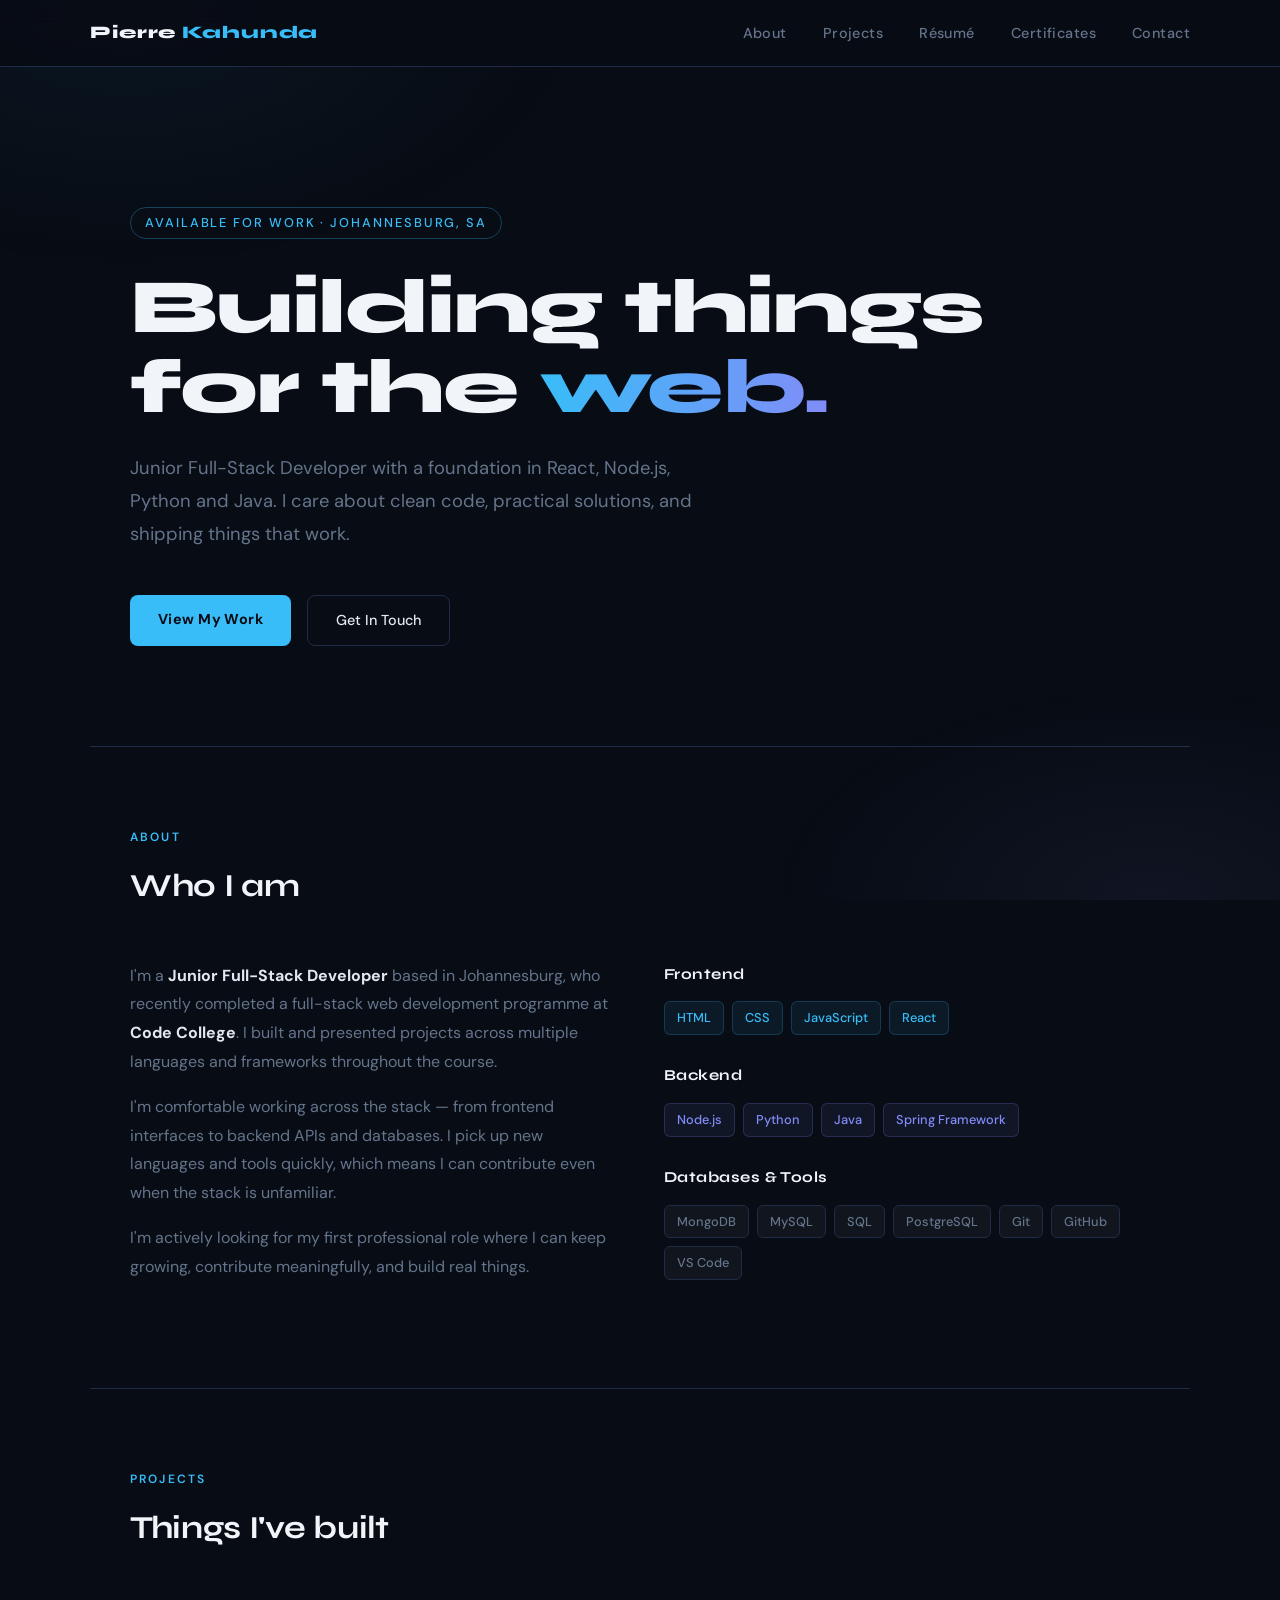
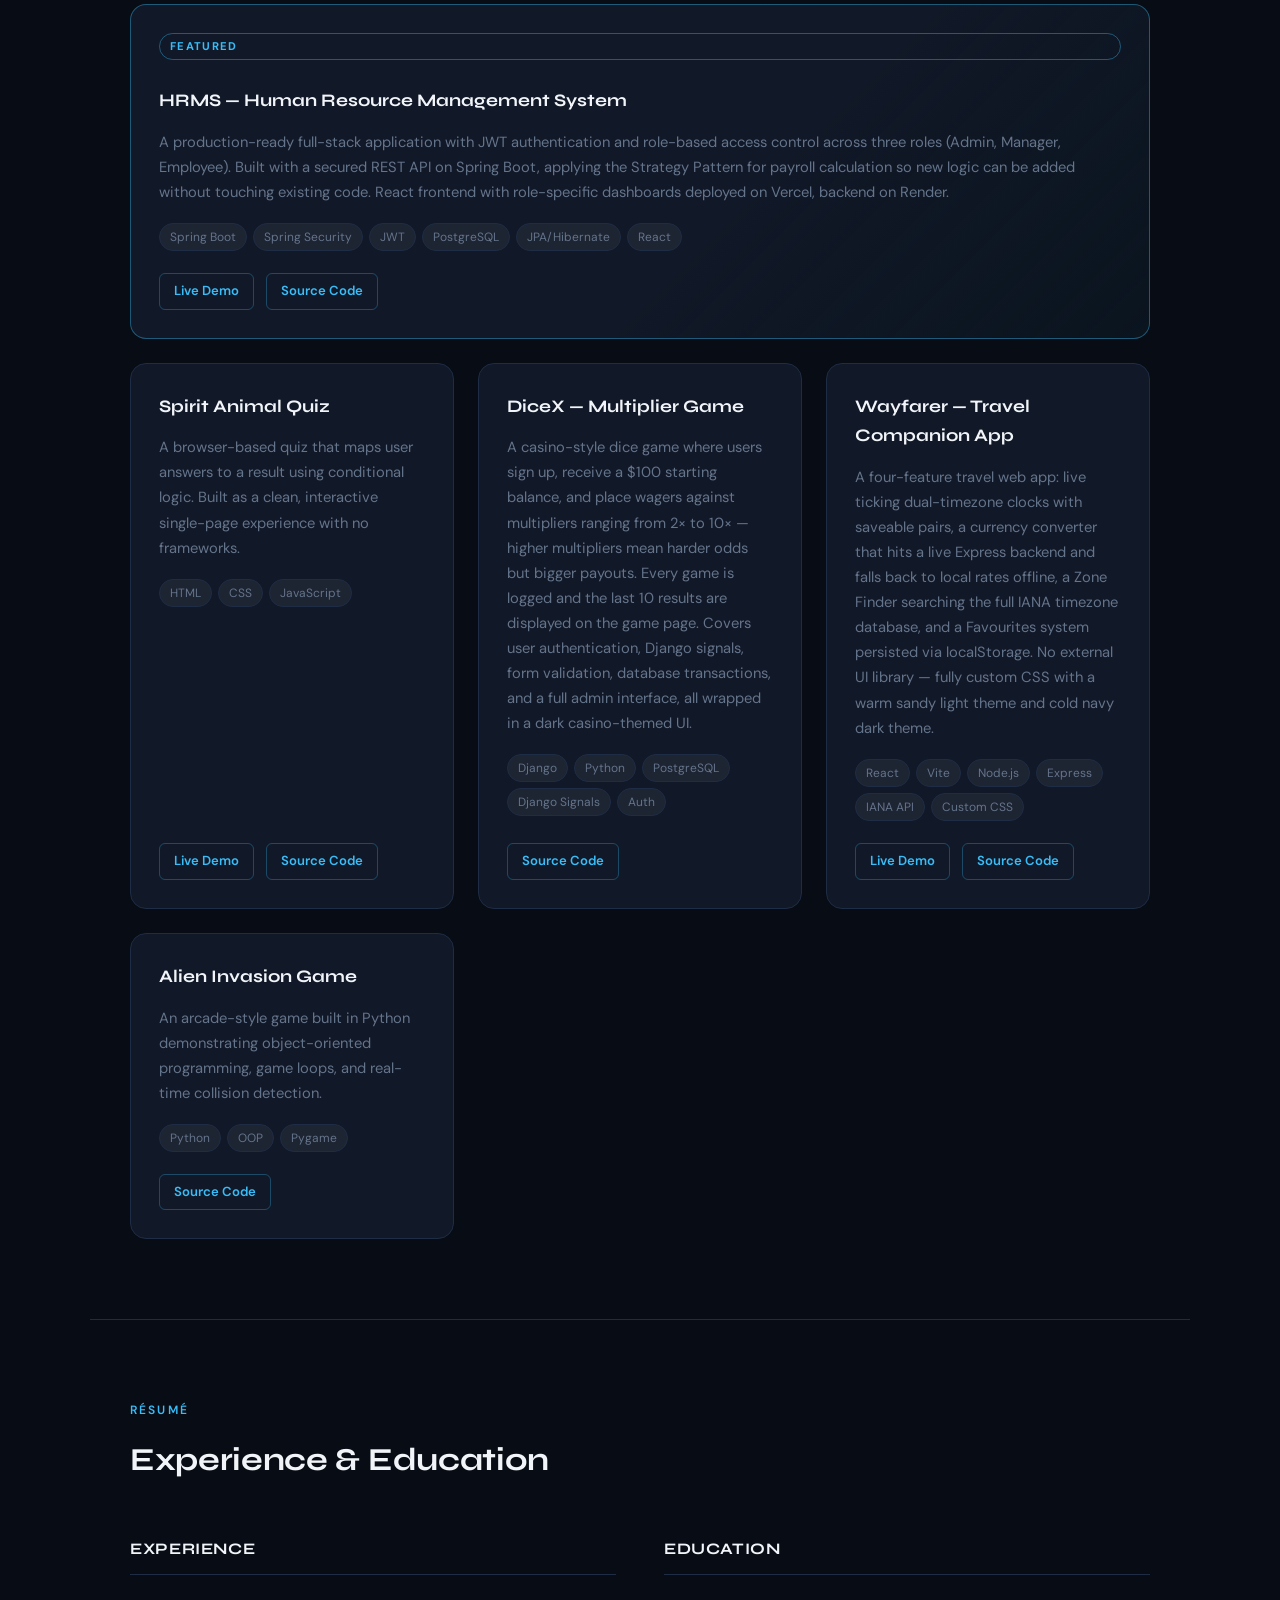
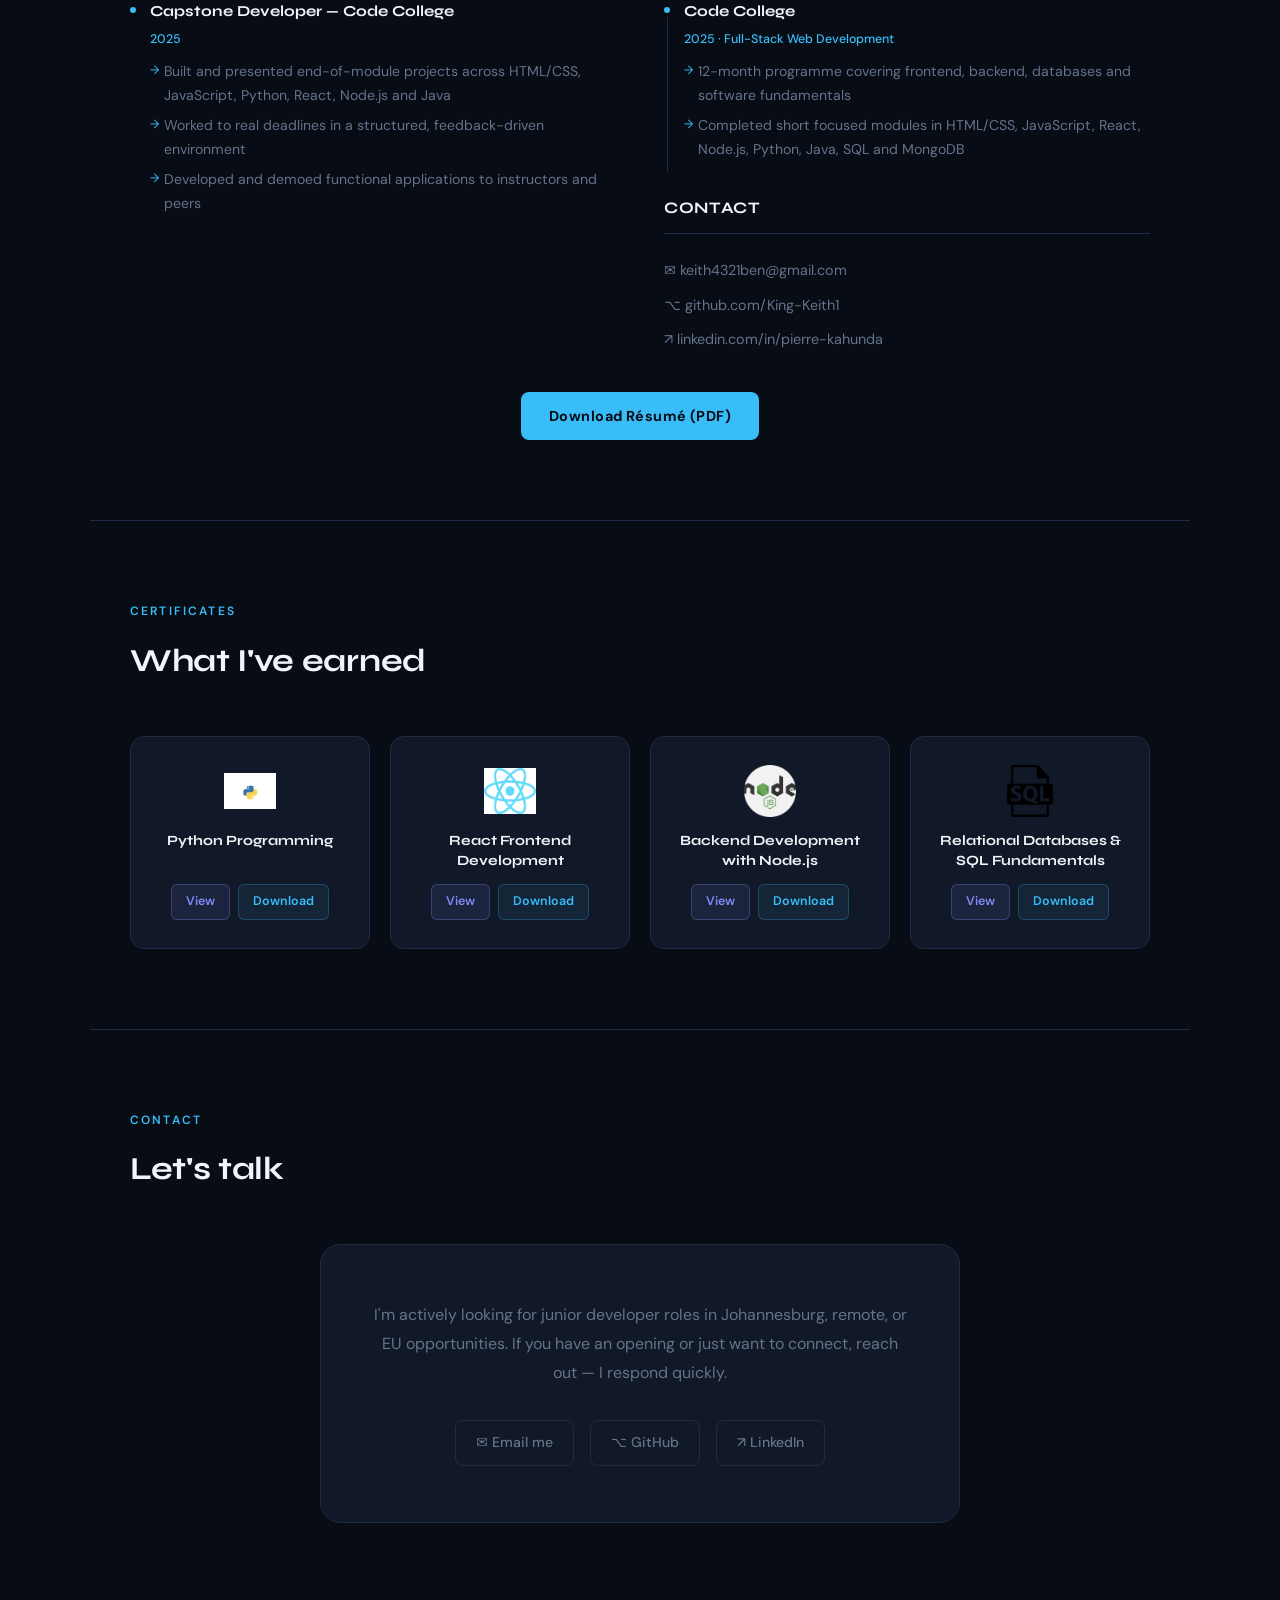
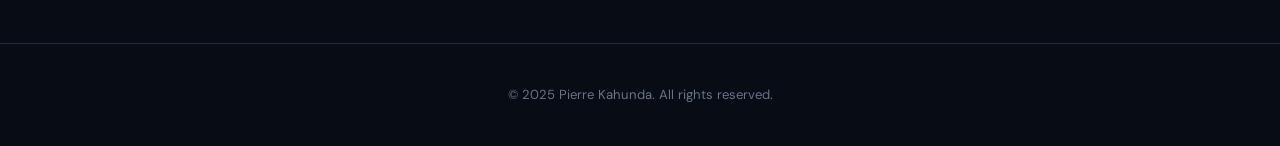
==== commit 0fb3136a: "Add source code link for time currency app project" ====
--- a/index.html
+++ b/index.html
@@ -850,6 +850,7 @@
         </div>
         <div class="project-links">
           <a href="https://wayfarer-fawn.vercel.app/" target="_blank">Live Demo</a>
+          <a href="https://github.com/King-Keith1/time-currency-app" target="_blank">Source Code</a>
         </div>
       </div>
 
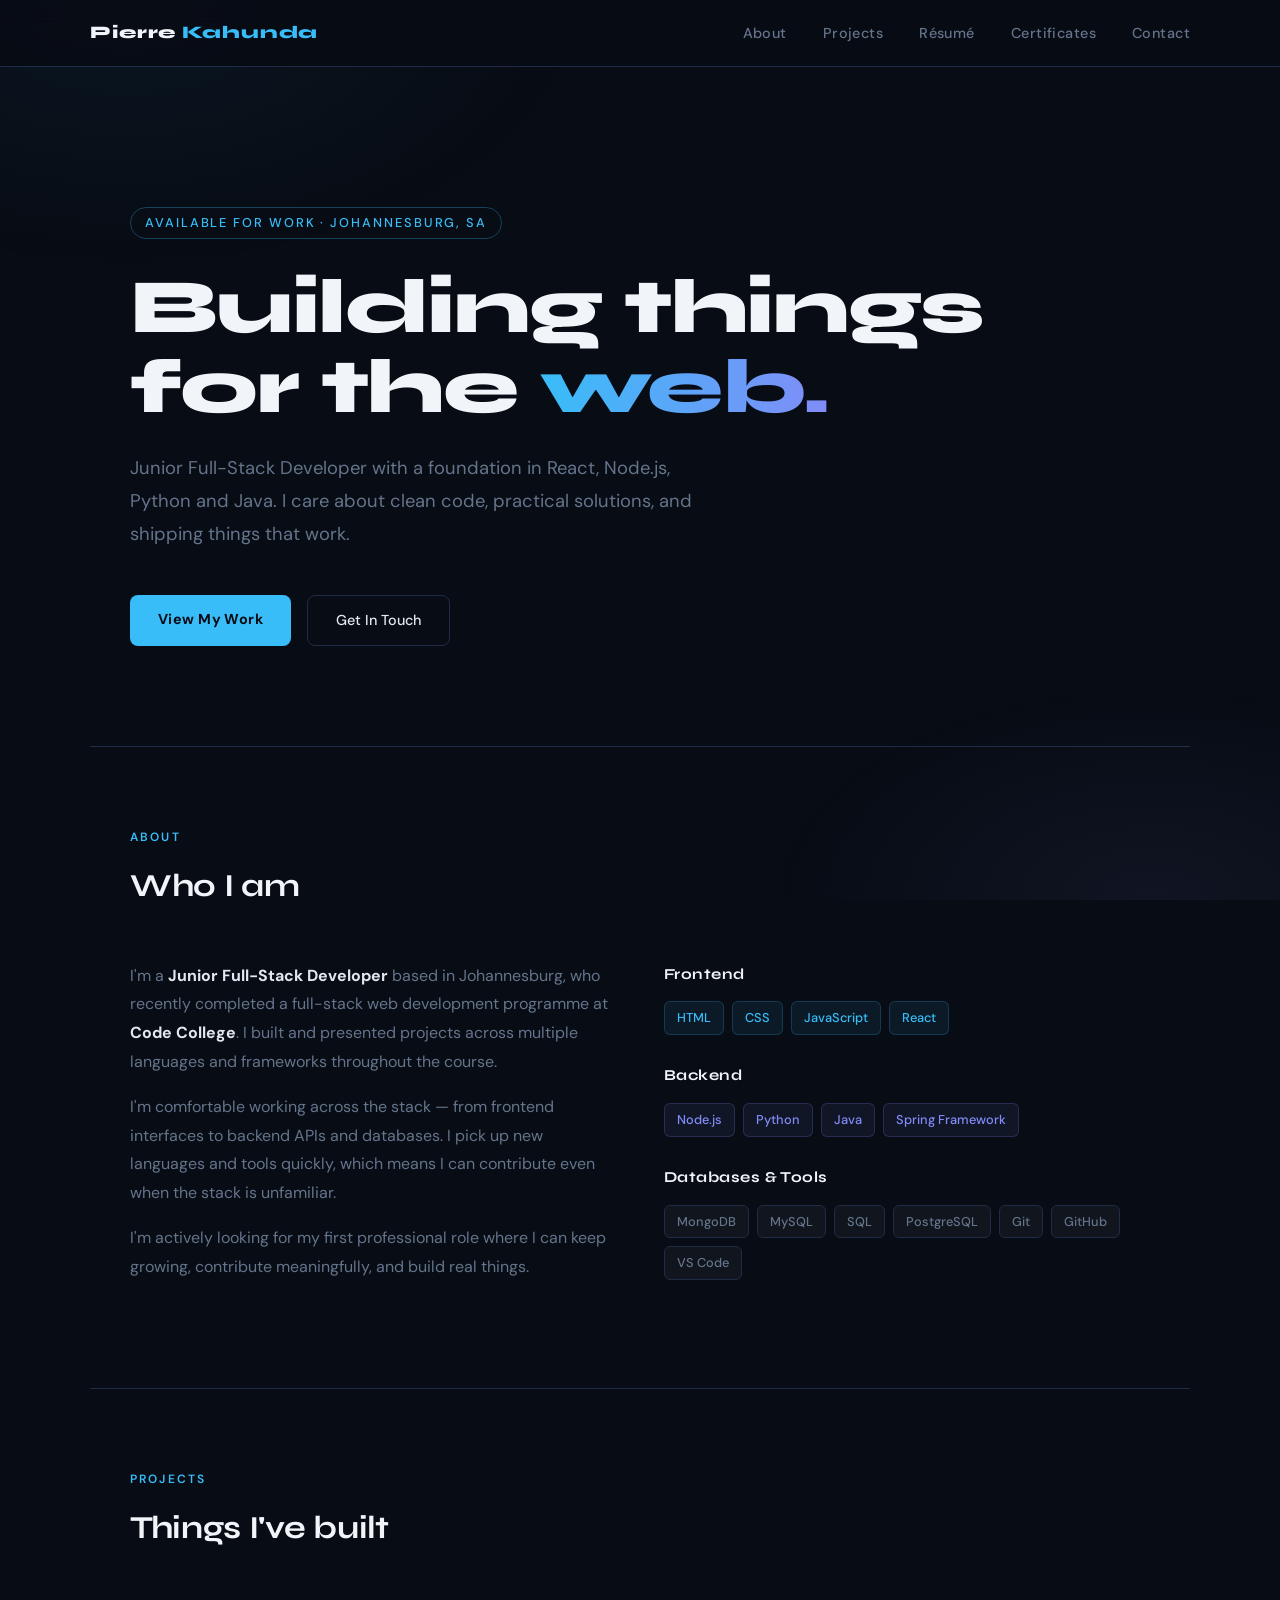
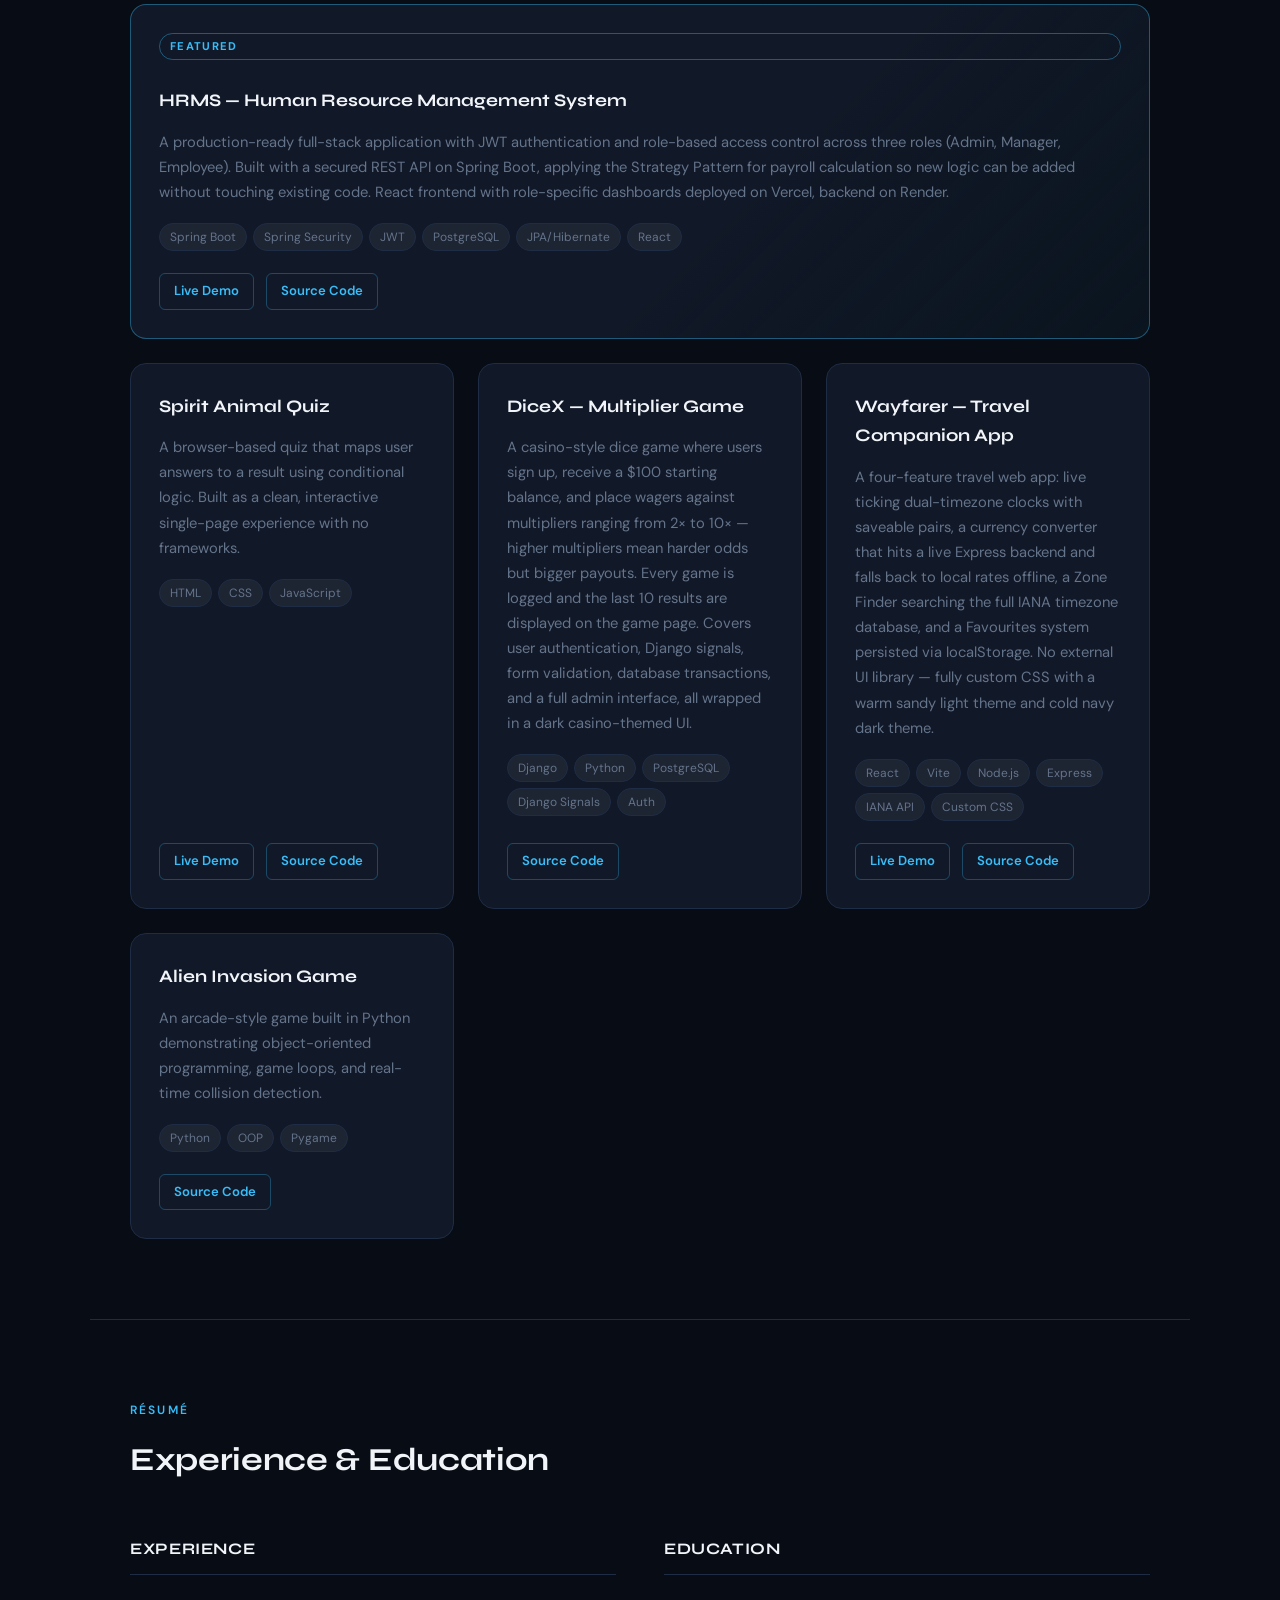
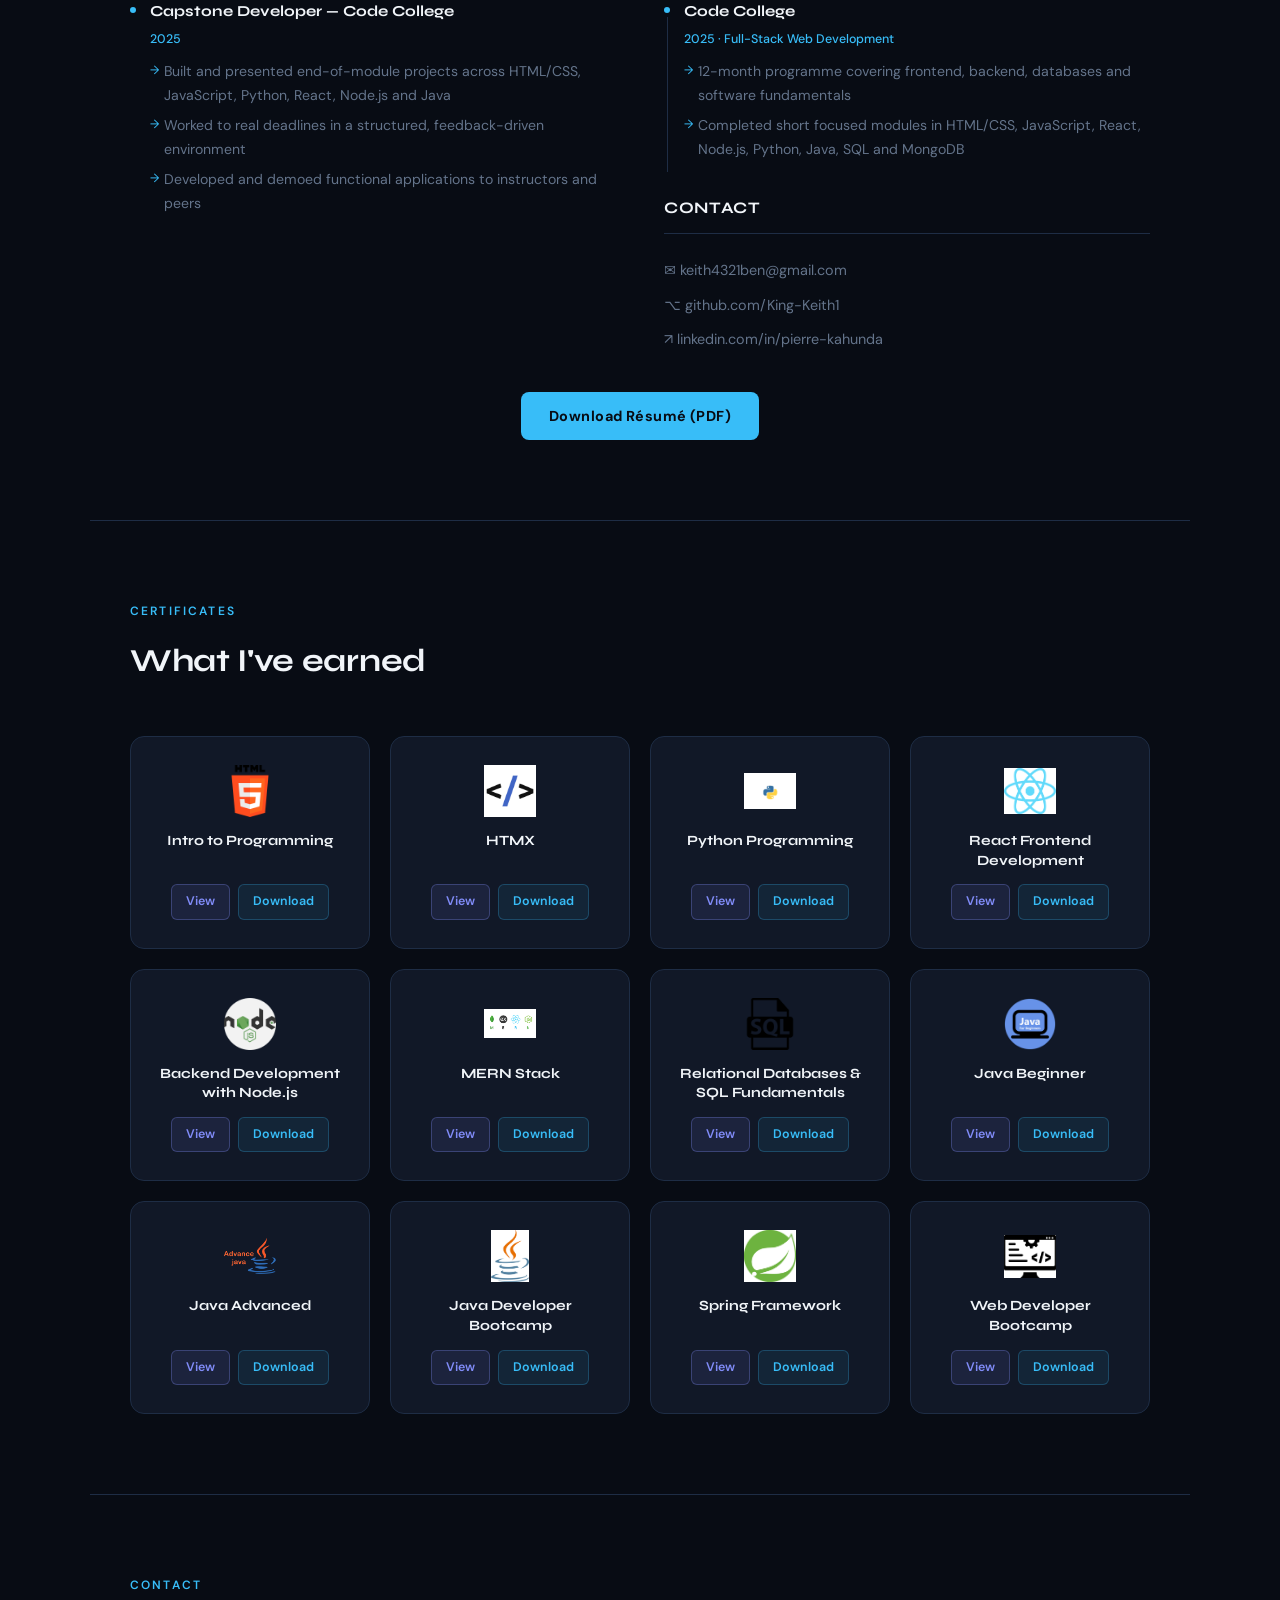
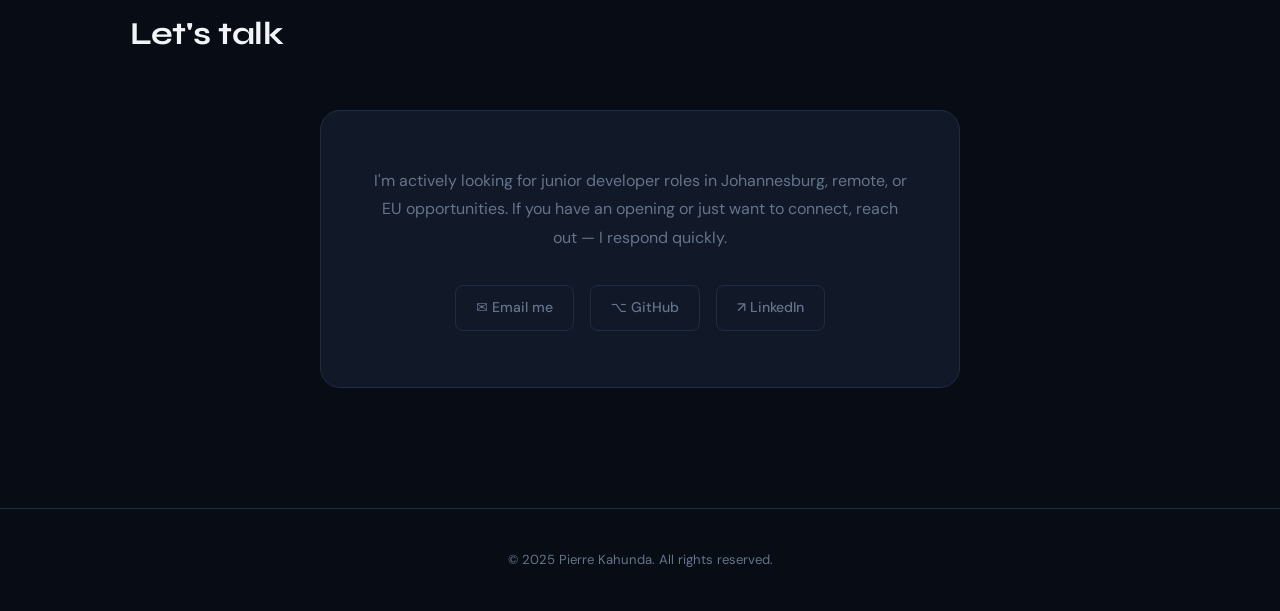
==== commit 3ad316dd: "Add new icon images for Java development, Spring framework, and web development - Added java-develop" ====
--- a/index.html
+++ b/index.html
@@ -927,6 +927,25 @@
     <h2>What I've earned</h2>
 
     <div class="cert-grid">
+
+      <div class="cert-card">
+        <img src="images/icons/html.png" alt="Intro to Programming" class="cert-logo">
+        <h3>Intro to Programming</h3>
+        <div class="cert-actions">
+          <a href="documents/certificates/intro-to-programming.pdf" target="_blank" class="btn-view">View</a>
+          <a href="documents/certificates/intro-to-programming.pdf" download class="btn-download">Download</a>
+        </div>
+      </div>
+
+      <div class="cert-card">
+        <img src="images/icons/htmx.png" alt="HTMX" class="cert-logo">
+        <h3>HTMX</h3>
+        <div class="cert-actions">
+          <a href="documents/certificates/htmx.pdf" target="_blank" class="btn-view">View</a>
+          <a href="documents/certificates/htmx.pdf" download class="btn-download">Download</a>
+        </div>
+      </div>
+
       <div class="cert-card">
         <img src="images/icons/python.png" alt="Python" class="cert-logo">
         <h3>Python Programming</h3>
@@ -955,6 +974,15 @@
       </div>
 
       <div class="cert-card">
+        <img src="images/icons/mern.png" alt="MERN Stack" class="cert-logo">
+        <h3>MERN Stack</h3>
+        <div class="cert-actions">
+          <a href="documents/certificates/mern-stack.pdf" target="_blank" class="btn-view">View</a>
+          <a href="documents/certificates/mern-stack.pdf" download class="btn-download">Download</a>
+        </div>
+      </div>
+
+      <div class="cert-card">
         <img src="images/icons/sql.png" alt="SQL" class="cert-logo">
         <h3>Relational Databases & SQL Fundamentals</h3>
         <div class="cert-actions">
@@ -962,6 +990,52 @@
           <a href="documents/certificates/sql.pdf" download class="btn-download">Download</a>
         </div>
       </div>
+
+      <div class="cert-card">
+        <img src="images/icons/java-beginner.png" alt="Java Beginner" class="cert-logo">
+        <h3>Java Beginner</h3>
+        <div class="cert-actions">
+          <a href="documents/certificates/java-beginner.pdf" target="_blank" class="btn-view">View</a>
+          <a href="documents/certificates/java-beginner.pdf" download class="btn-download">Download</a>
+        </div>
+      </div>
+
+      <div class="cert-card">
+        <img src="images/icons/java-advanced.png" alt="Java Advanced" class="cert-logo">
+        <h3>Java Advanced</h3>
+        <div class="cert-actions">
+          <a href="documents/certificates/java-advanced.pdf" target="_blank" class="btn-view">View</a>
+          <a href="documents/certificates/java-advanced.pdf" download class="btn-download">Download</a>
+        </div>
+      </div>
+
+      <div class="cert-card">
+        <img src="images/icons/java-development.png" alt="Java Developer Bootcamp" class="cert-logo">
+        <h3>Java Developer Bootcamp</h3>
+        <div class="cert-actions">
+          <a href="documents/certificates/java-developer-bootcamp.pdf" target="_blank" class="btn-view">View</a>
+          <a href="documents/certificates/java-developer-bootcamp.pdf" download class="btn-download">Download</a>
+        </div>
+      </div>
+
+      <div class="cert-card">
+        <img src="images/icons/spring-framework.png" alt="Spring Framework" class="cert-logo">
+        <h3>Spring Framework</h3>
+        <div class="cert-actions">
+          <a href="documents/certificates/spring-framework.pdf" target="_blank" class="btn-view">View</a>
+          <a href="documents/certificates/spring-framework.pdf" download class="btn-download">Download</a>
+        </div>
+      </div>
+
+      <div class="cert-card">
+        <img src="images/icons/web-development.png" alt="Web Developer Bootcamp" class="cert-logo">
+        <h3>Web Developer Bootcamp</h3>
+        <div class="cert-actions">
+          <a href="documents/certificates/web-developer-bootcamp.pdf" target="_blank" class="btn-view">View</a>
+          <a href="documents/certificates/web-developer-bootcamp.pdf" download class="btn-download">Download</a>
+        </div>
+      </div>
+
     </div>
   </section>
 
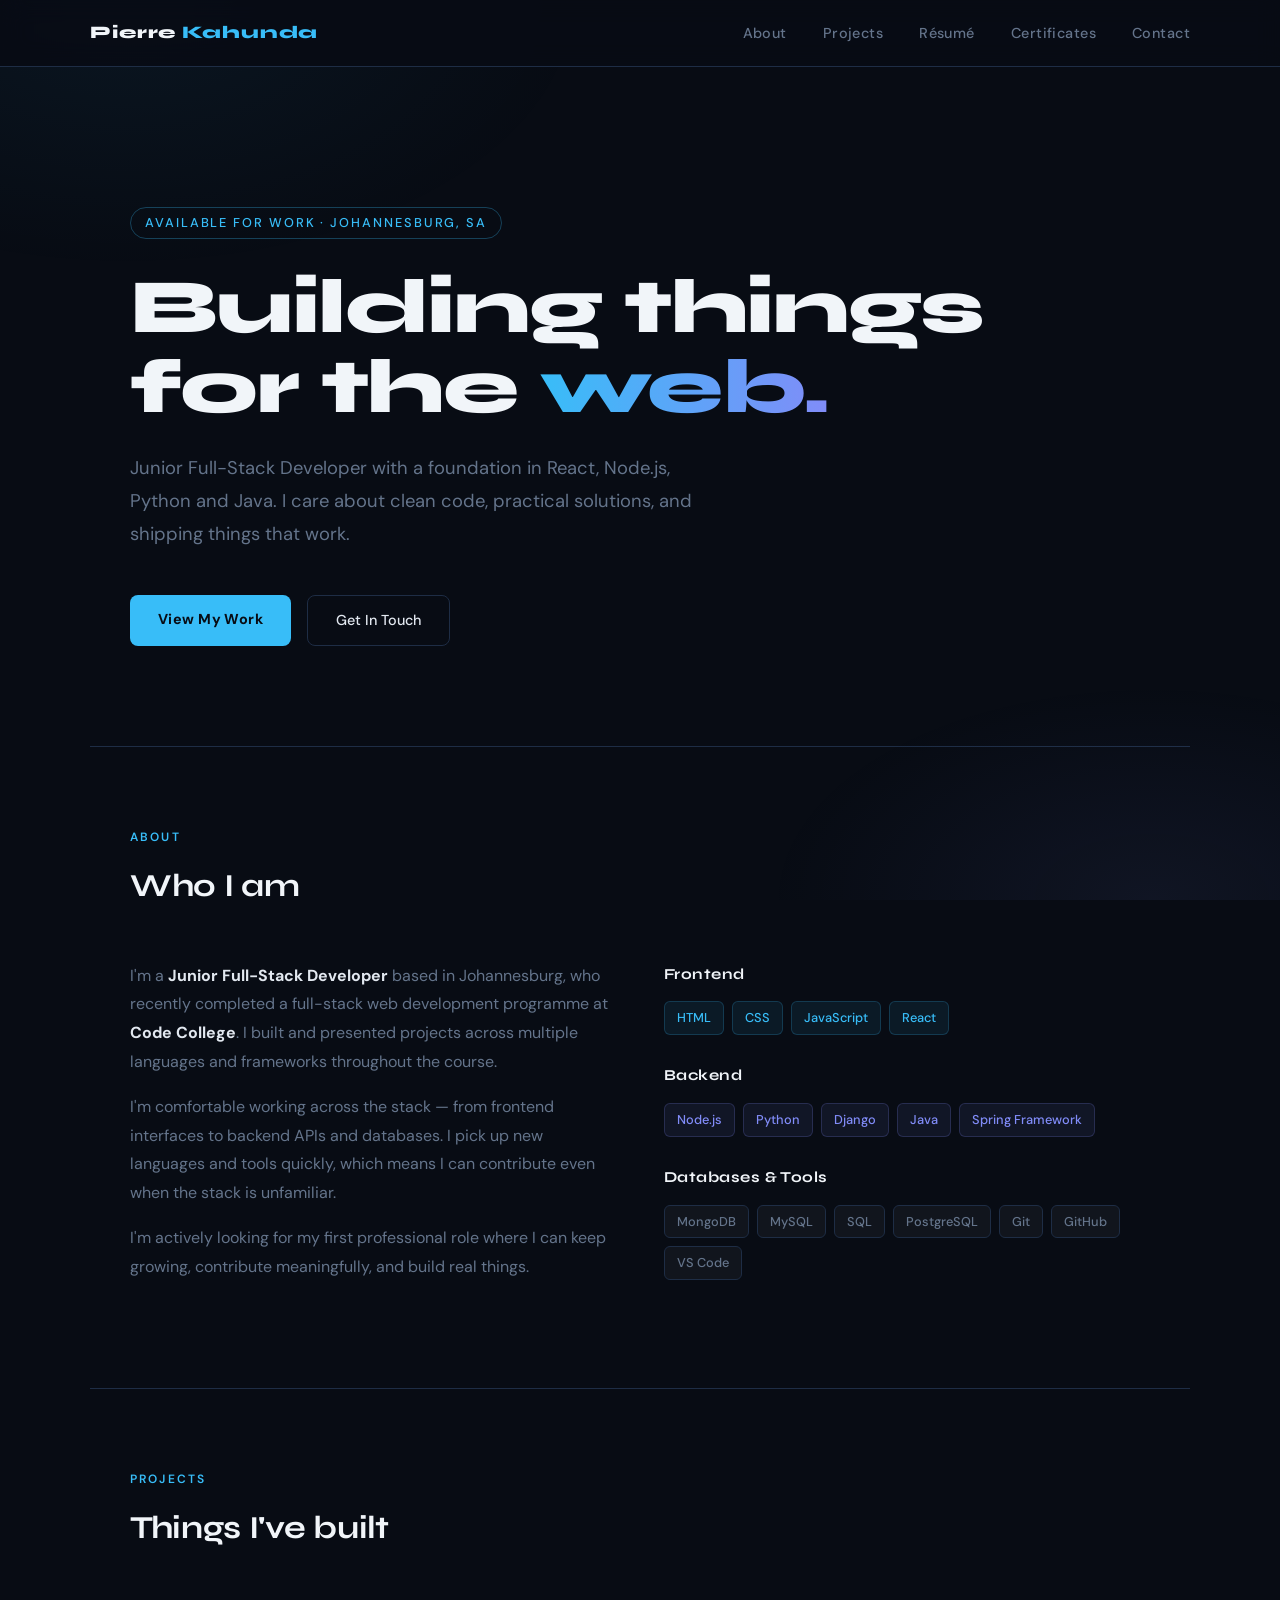
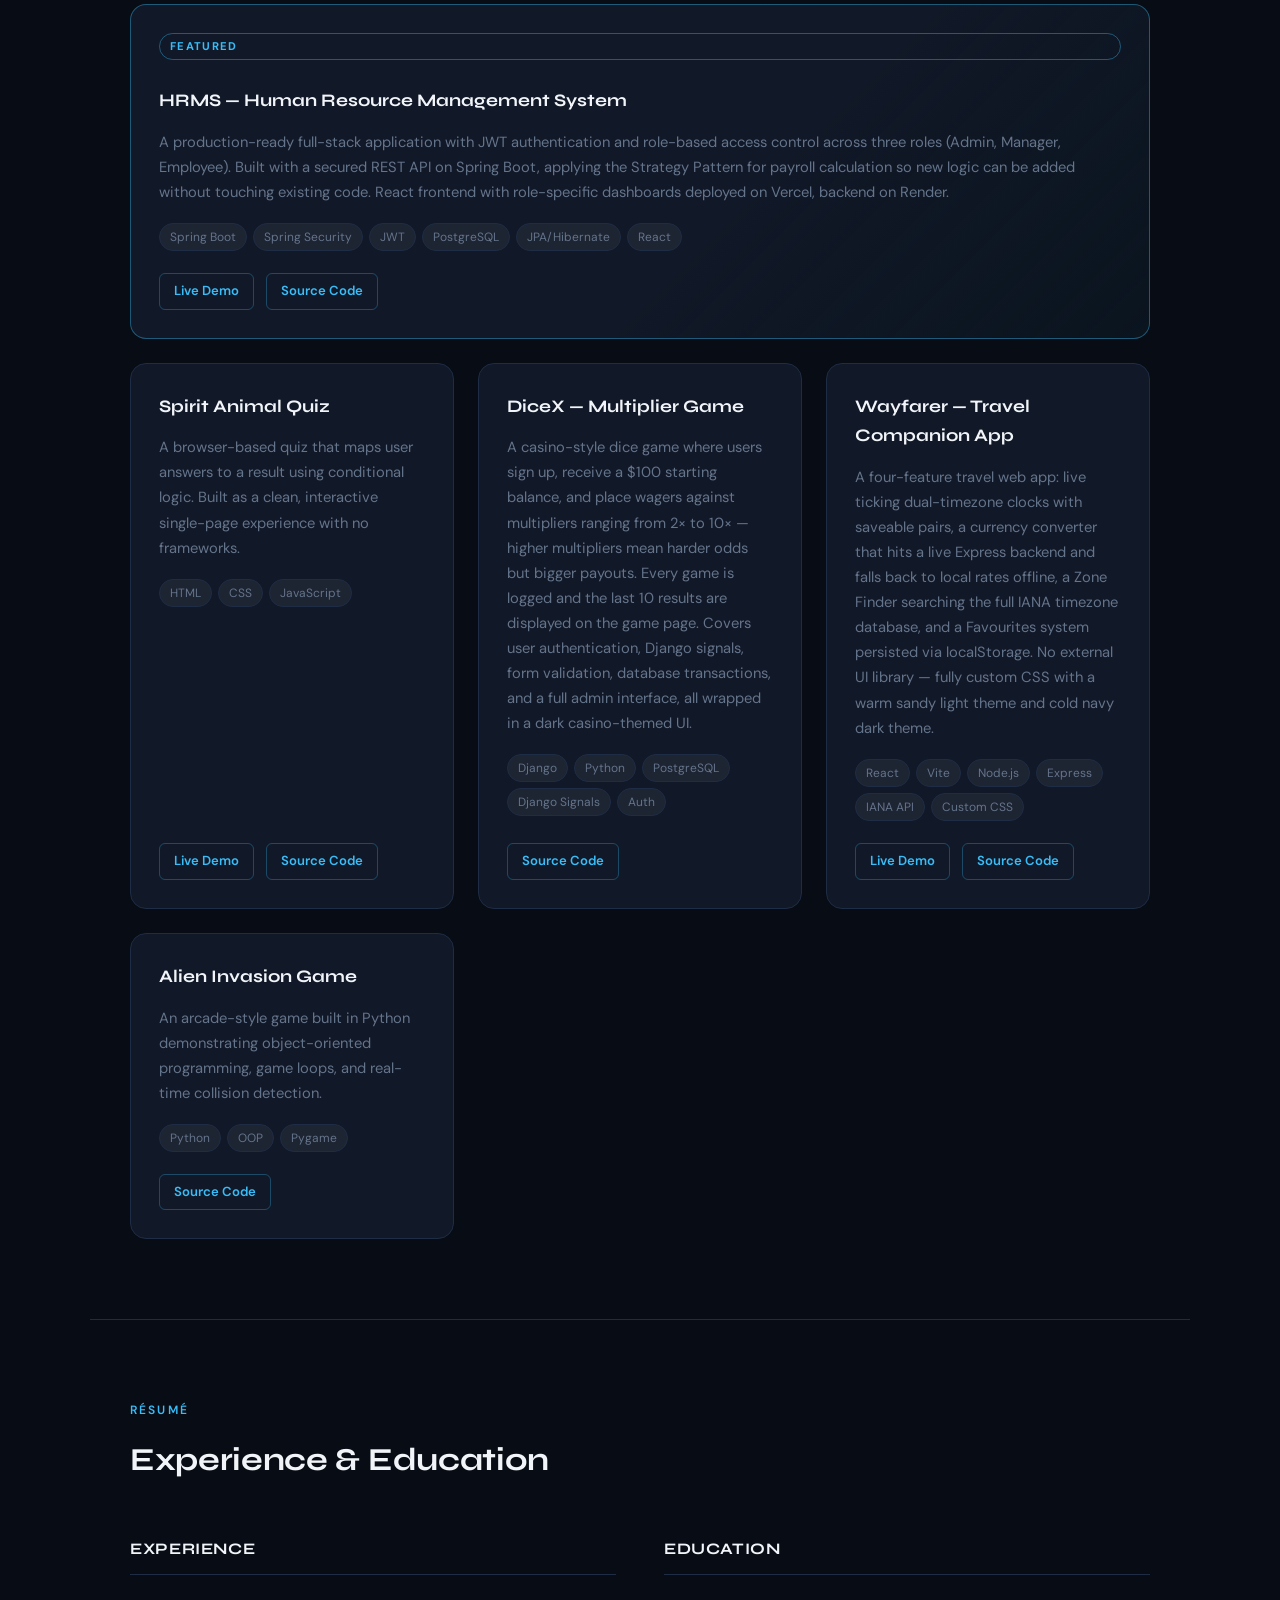
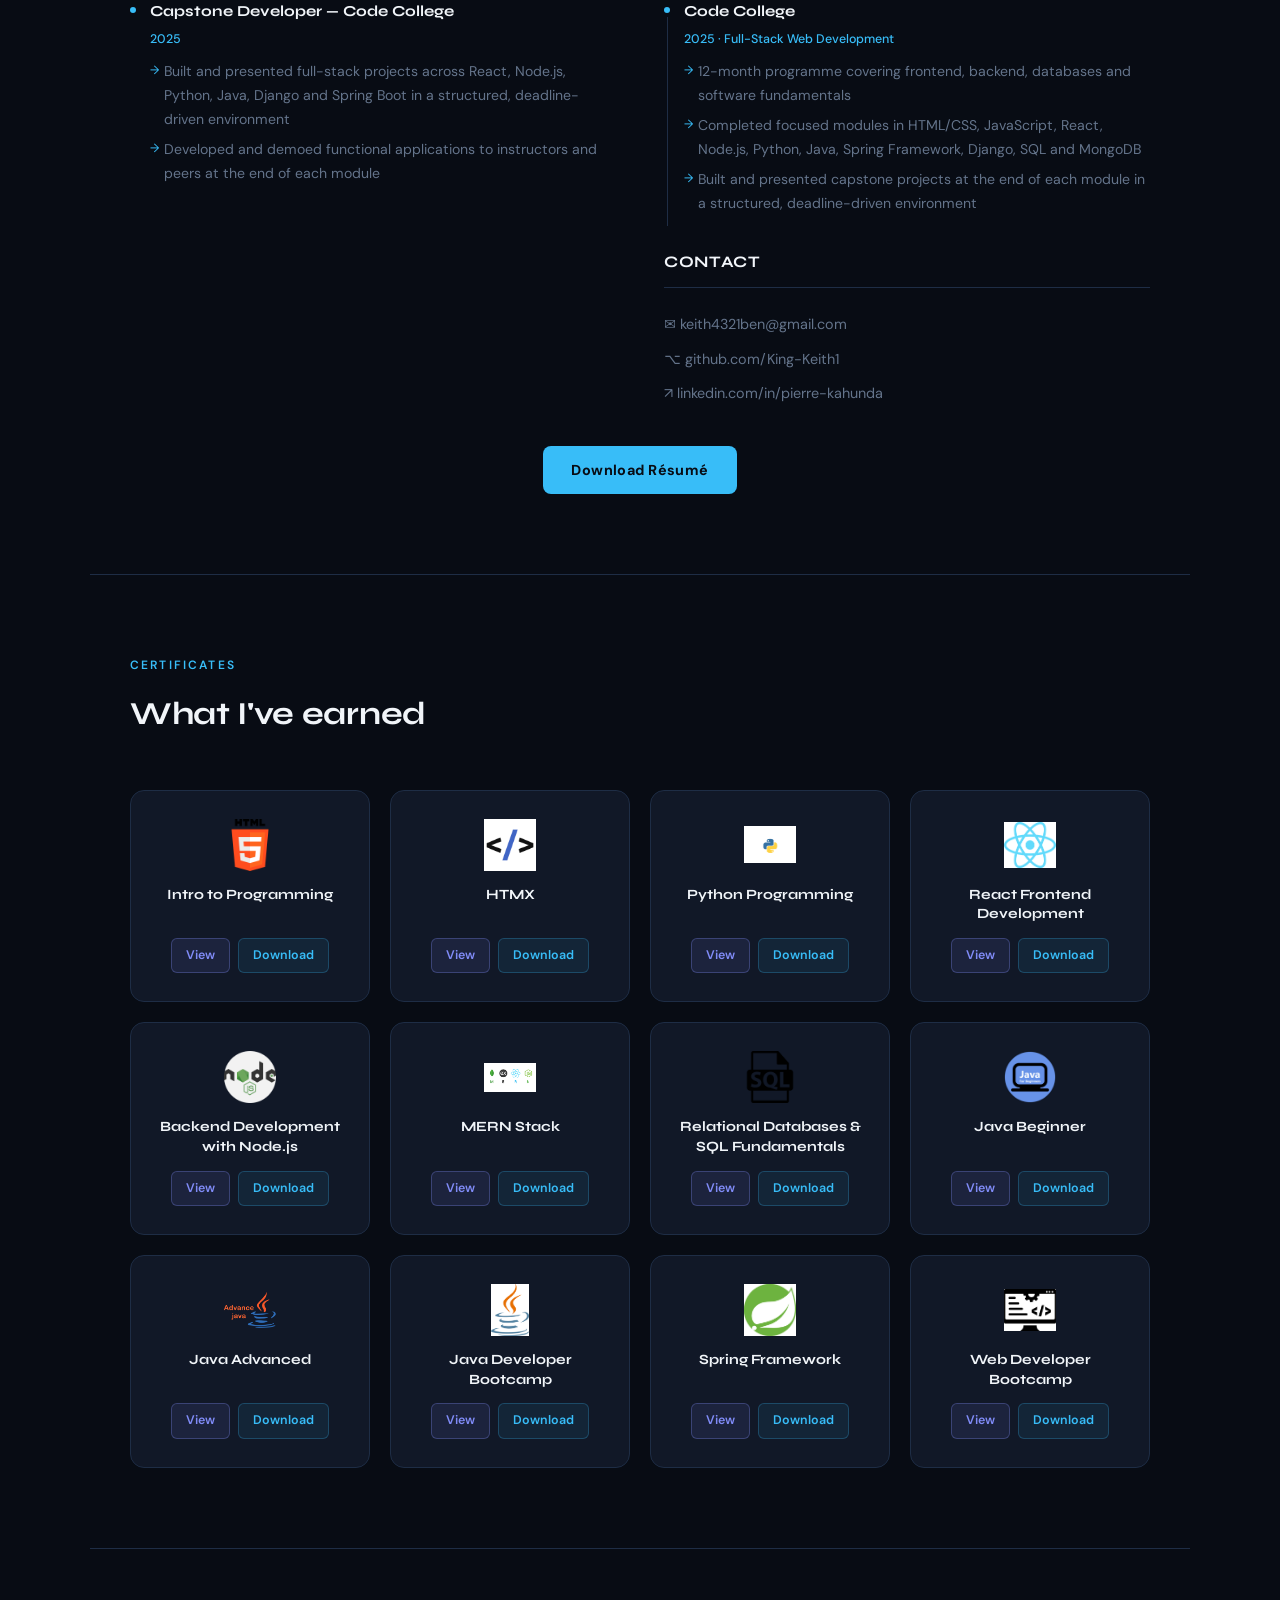
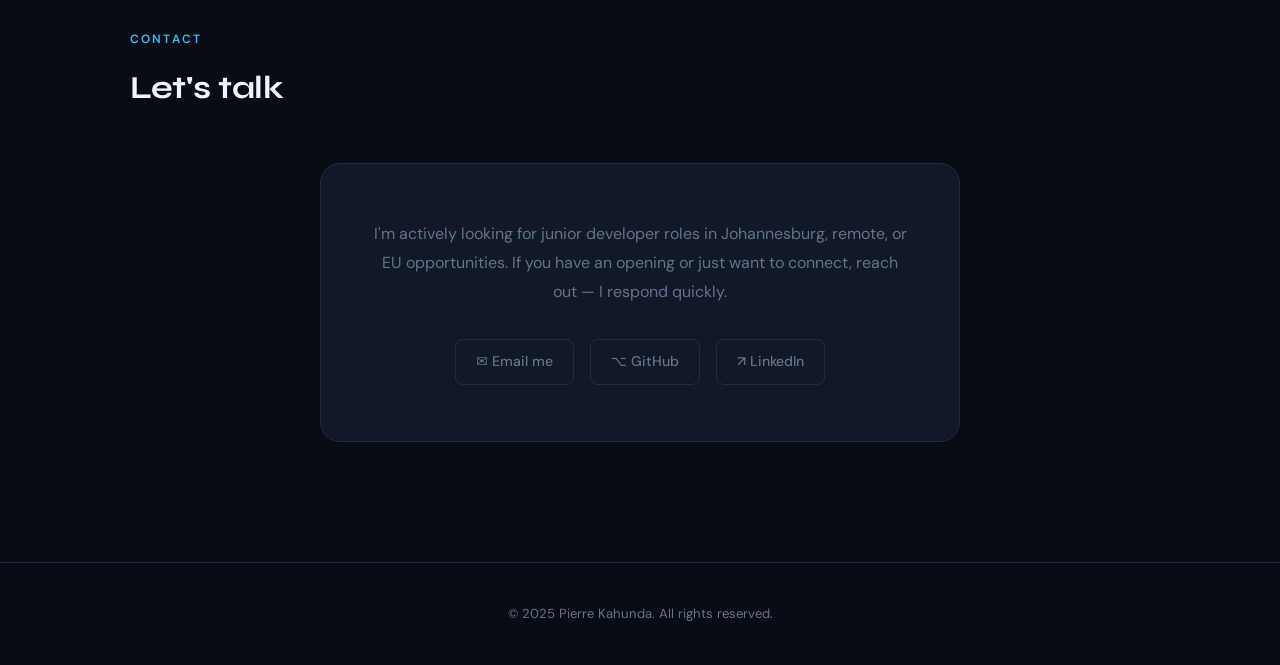
==== commit 579547df: "Update resume details and change download format to DOCX" ====
--- a/index.html
+++ b/index.html
@@ -756,6 +756,7 @@
         <div class="skill-tags">
           <span class="tag purple">Node.js</span>
           <span class="tag purple">Python</span>
+          <span class="tag purple">Django</span>
           <span class="tag purple">Java</span>
           <span class="tag purple">Spring Framework</span>
         </div>
@@ -886,9 +887,8 @@
           <h4>Capstone Developer — Code College</h4>
           <div class="timeline-date">2025</div>
           <ul>
-            <li>Built and presented end-of-module projects across HTML/CSS, JavaScript, Python, React, Node.js and Java</li>
-            <li>Worked to real deadlines in a structured, feedback-driven environment</li>
-            <li>Developed and demoed functional applications to instructors and peers</li>
+            <li>Built and presented full-stack projects across React, Node.js, Python, Java, Django and Spring Boot in a structured, deadline-driven environment</li>
+            <li>Developed and demoed functional applications to instructors and peers at the end of each module</li>
           </ul>
         </div>
       </div>
@@ -901,7 +901,8 @@
           <div class="timeline-date">2025 · Full-Stack Web Development</div>
           <ul>
             <li>12-month programme covering frontend, backend, databases and software fundamentals</li>
-            <li>Completed short focused modules in HTML/CSS, JavaScript, React, Node.js, Python, Java, SQL and MongoDB</li>
+            <li>Completed focused modules in HTML/CSS, JavaScript, React, Node.js, Python, Java, Spring Framework, Django, SQL and MongoDB</li>
+            <li>Built and presented capstone projects at the end of each module in a structured, deadline-driven environment</li>
           </ul>
         </div>
 
@@ -915,7 +916,7 @@
     </div>
 
     <div class="resume-download">
-      <a href="documents/Pierre-Kahunda-Resume.pdf" target="_blank" class="btn-primary">Download Résumé (PDF)</a>
+      <a href="documents/Pierre-Kahunda-Resume.docx" target="_blank" class="btn-primary">Download Résumé</a>
     </div>
   </section>
 
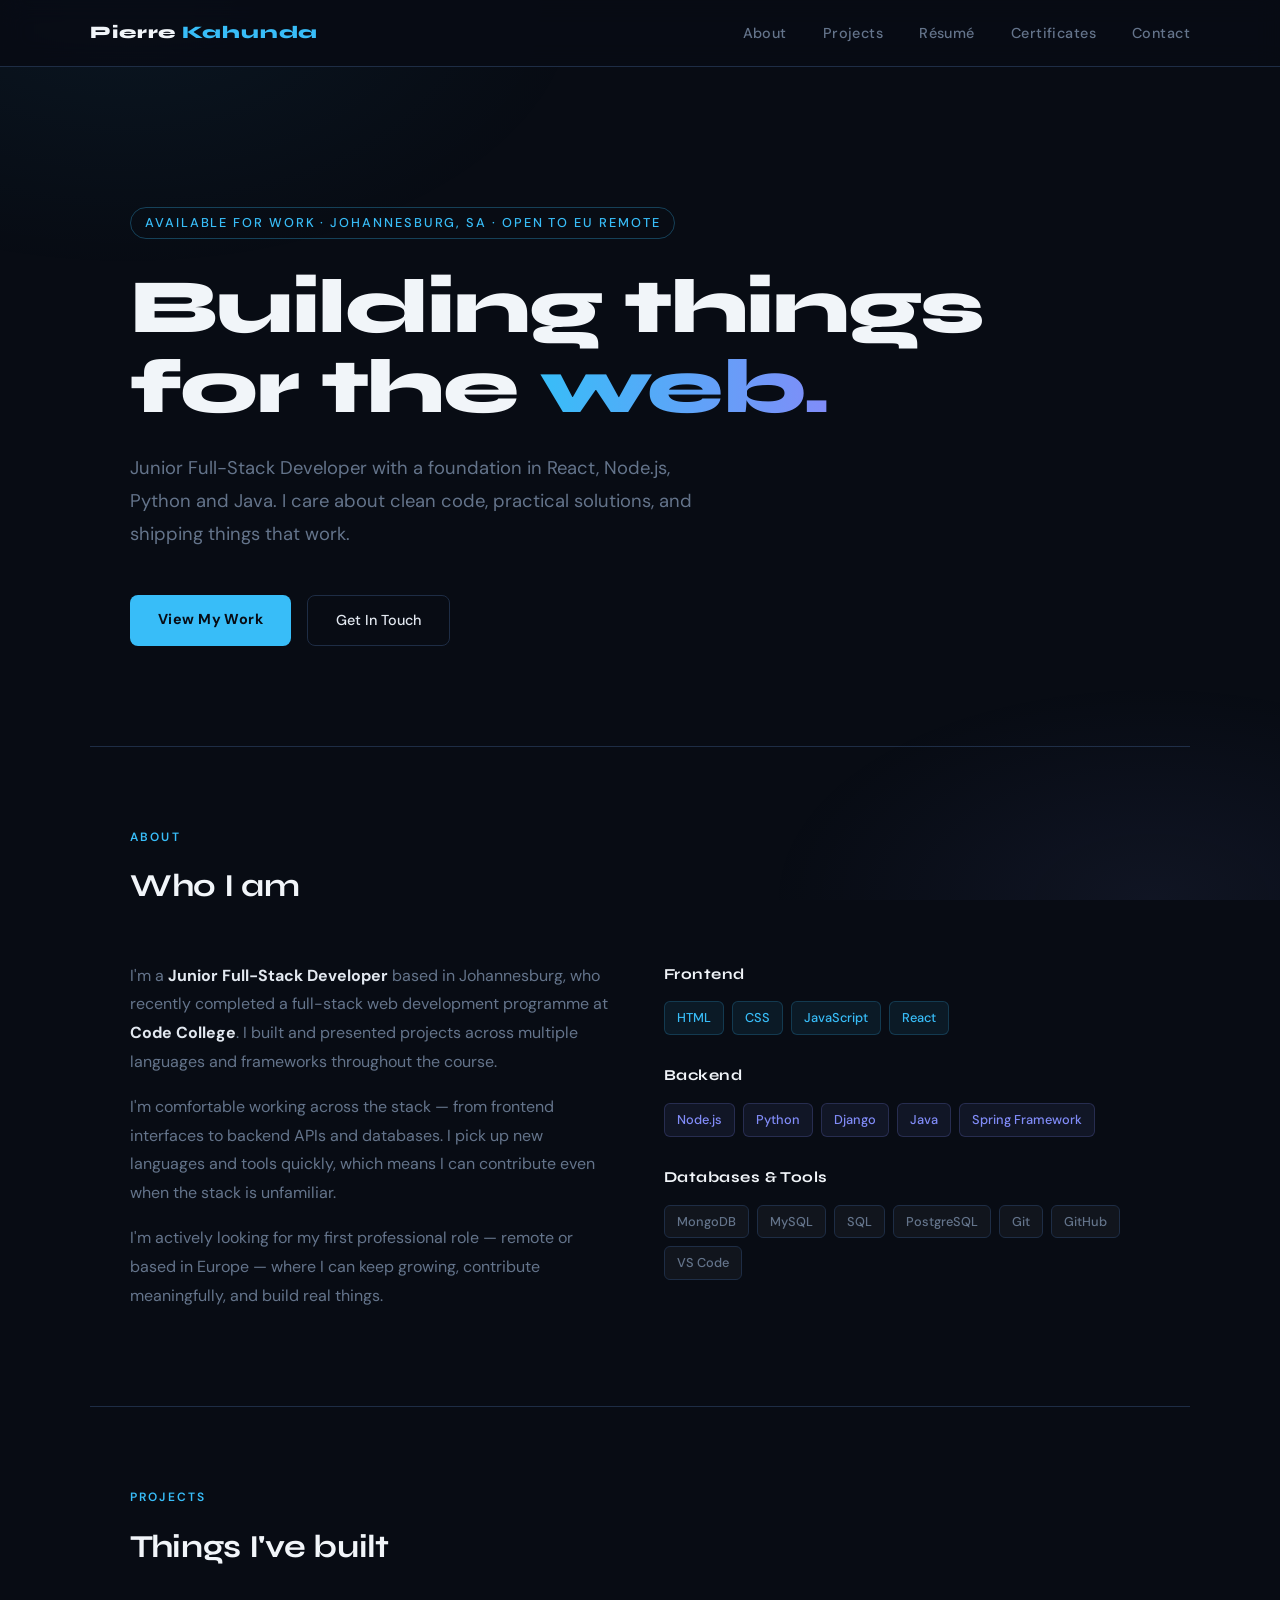
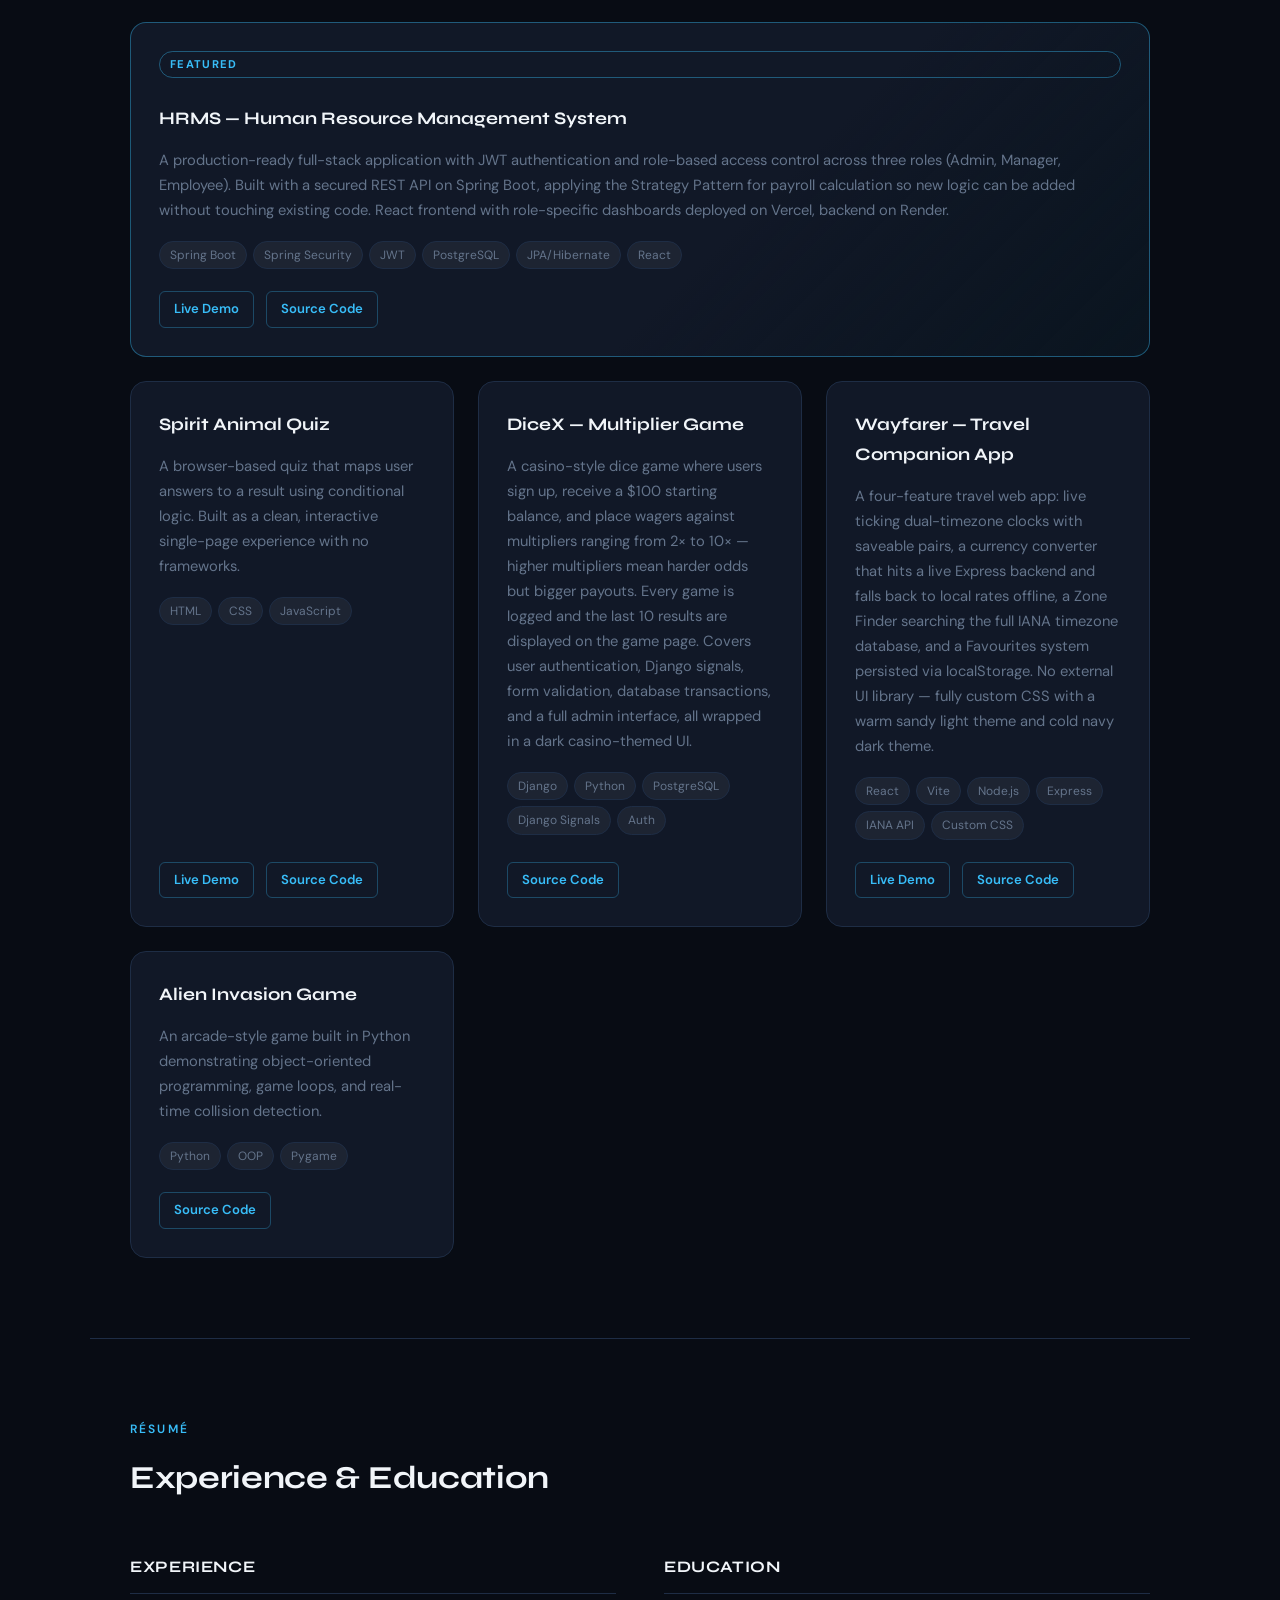
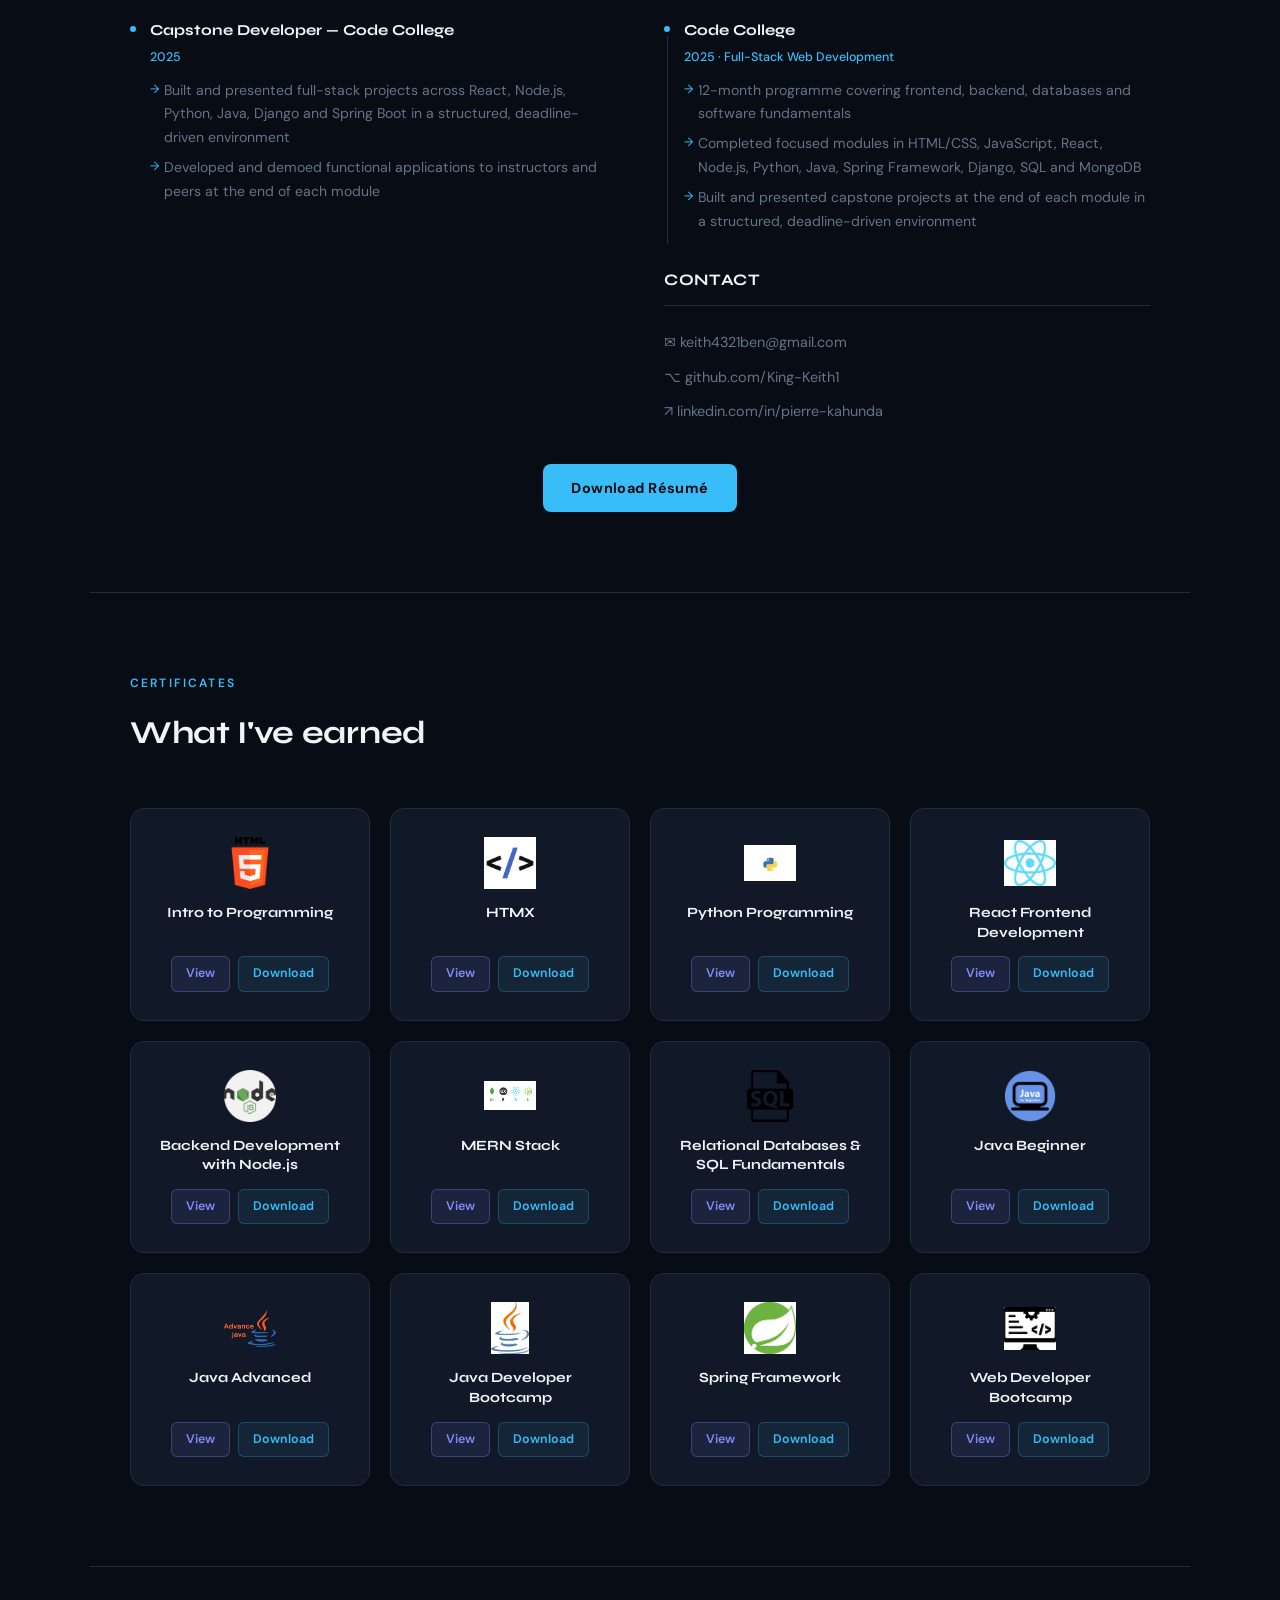
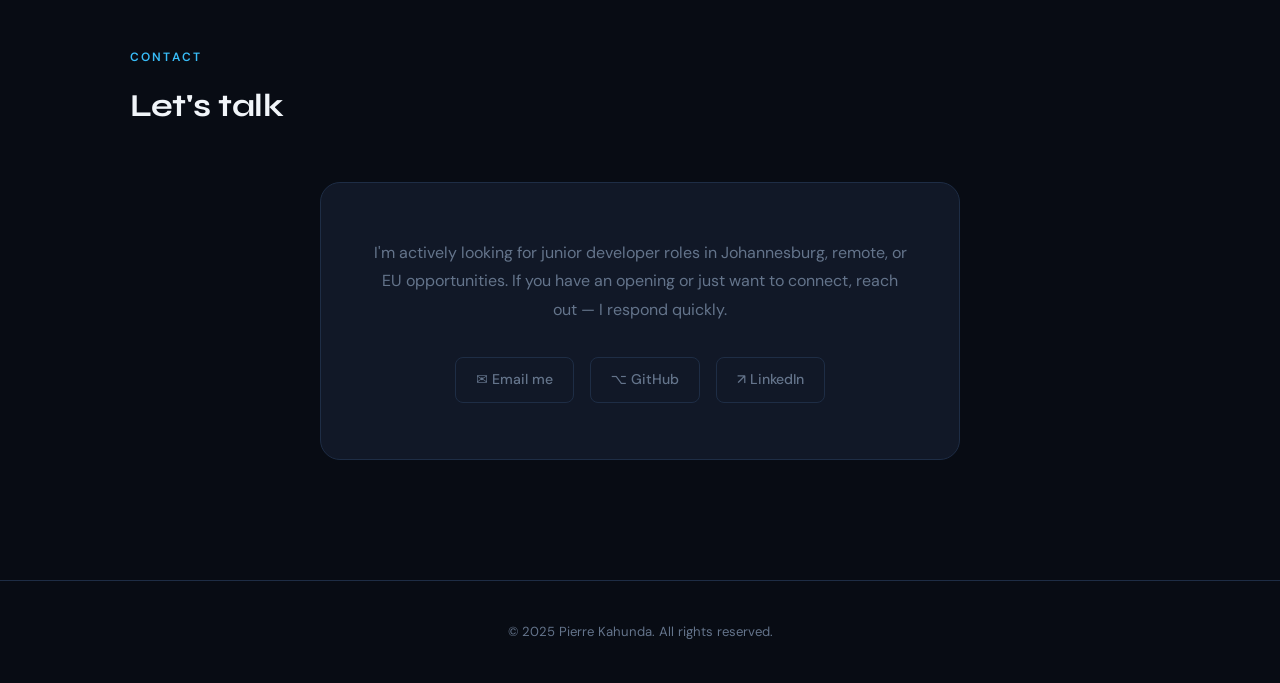
==== commit 487109fe: "Update hero section to indicate openness to EU remote work" ====
--- a/index.html
+++ b/index.html
@@ -706,7 +706,7 @@
 
   <!-- Hero -->
   <section class="hero fade-in">
-    <div class="hero-tag">Available for work · Johannesburg, SA</div>
+    <div class="hero-tag">Available for work · Johannesburg, SA · Open to EU remote</div>
     <h1>Building things<br>for the <span class="accent-word">web.</span></h1>
     <p class="hero-sub">
       Junior Full-Stack Developer with a foundation in React, Node.js, Python and Java.
@@ -738,8 +738,8 @@
           contribute even when the stack is unfamiliar.
         </p>
         <p>
-          I'm actively looking for my first professional role where I can keep growing,
-          contribute meaningfully, and build real things.
+          I'm actively looking for my first professional role — remote or based in Europe —
+          where I can keep growing, contribute meaningfully, and build real things.
         </p>
       </div>
 
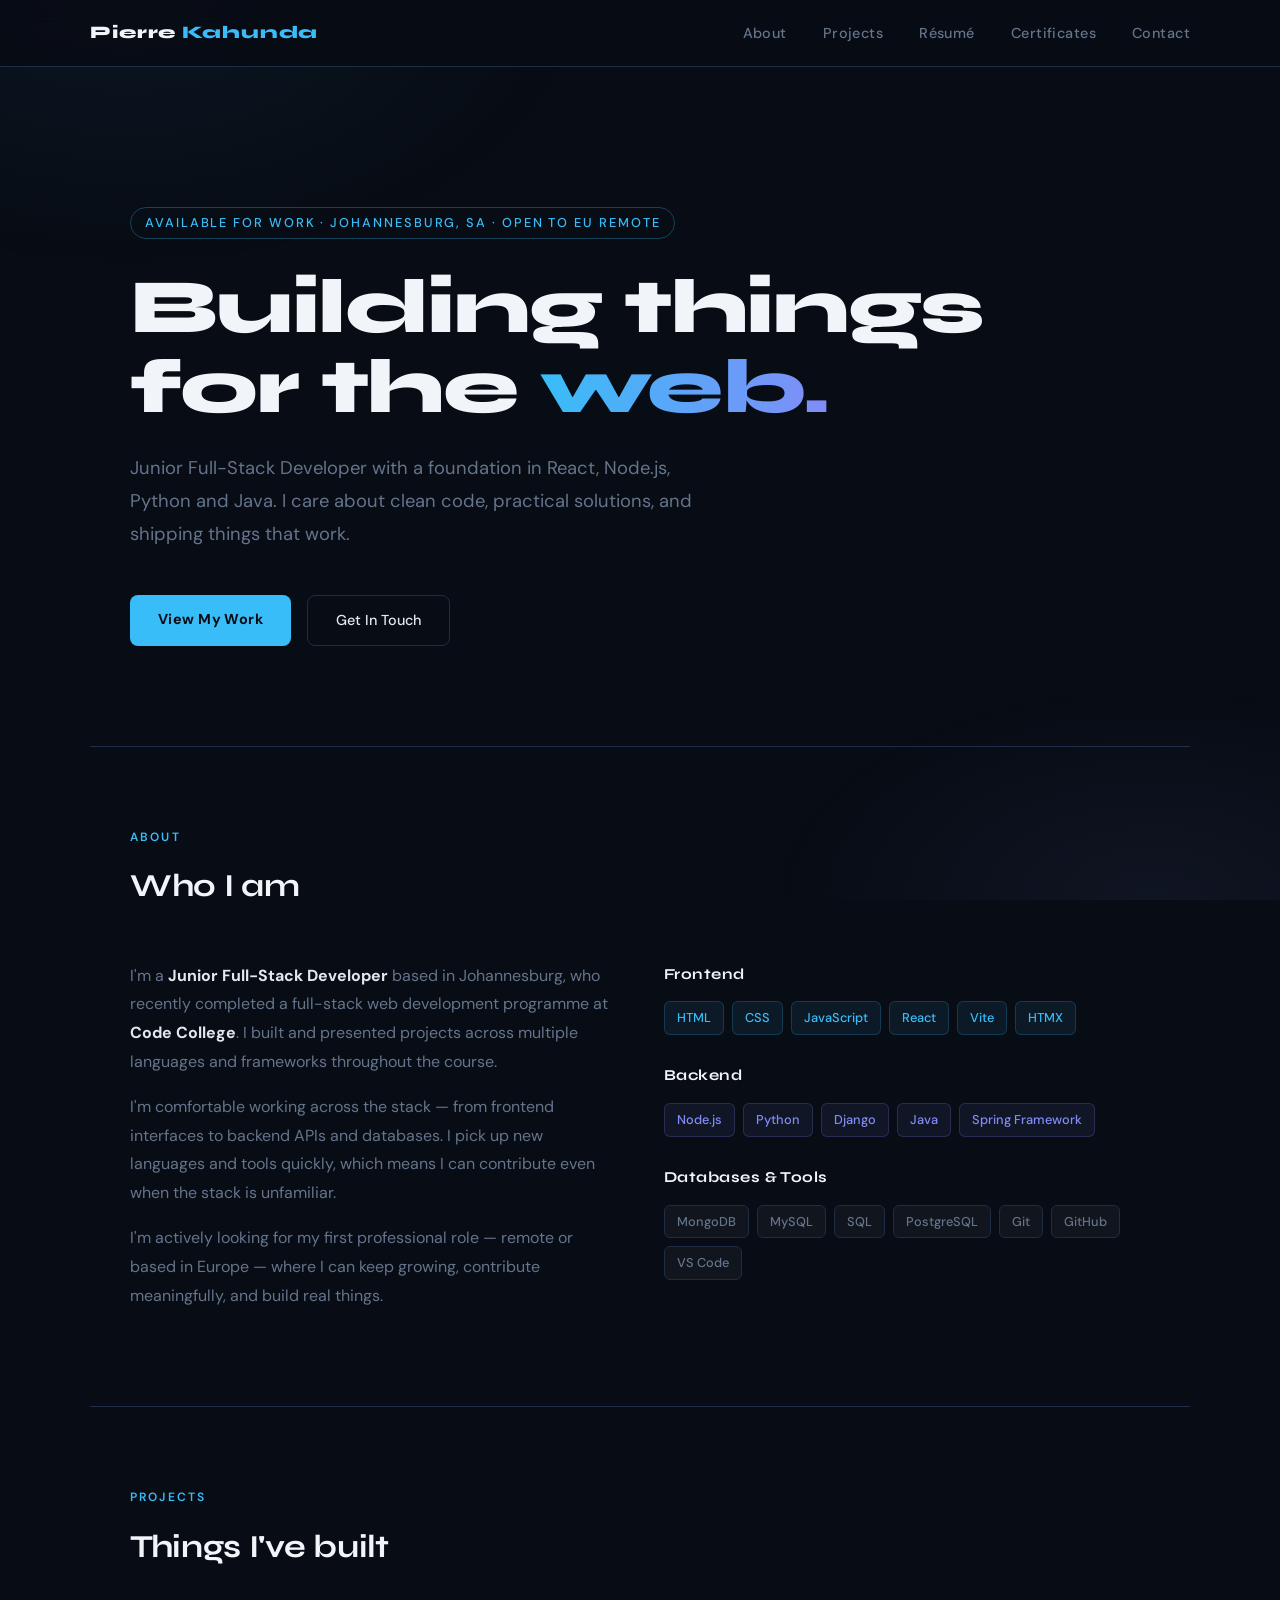
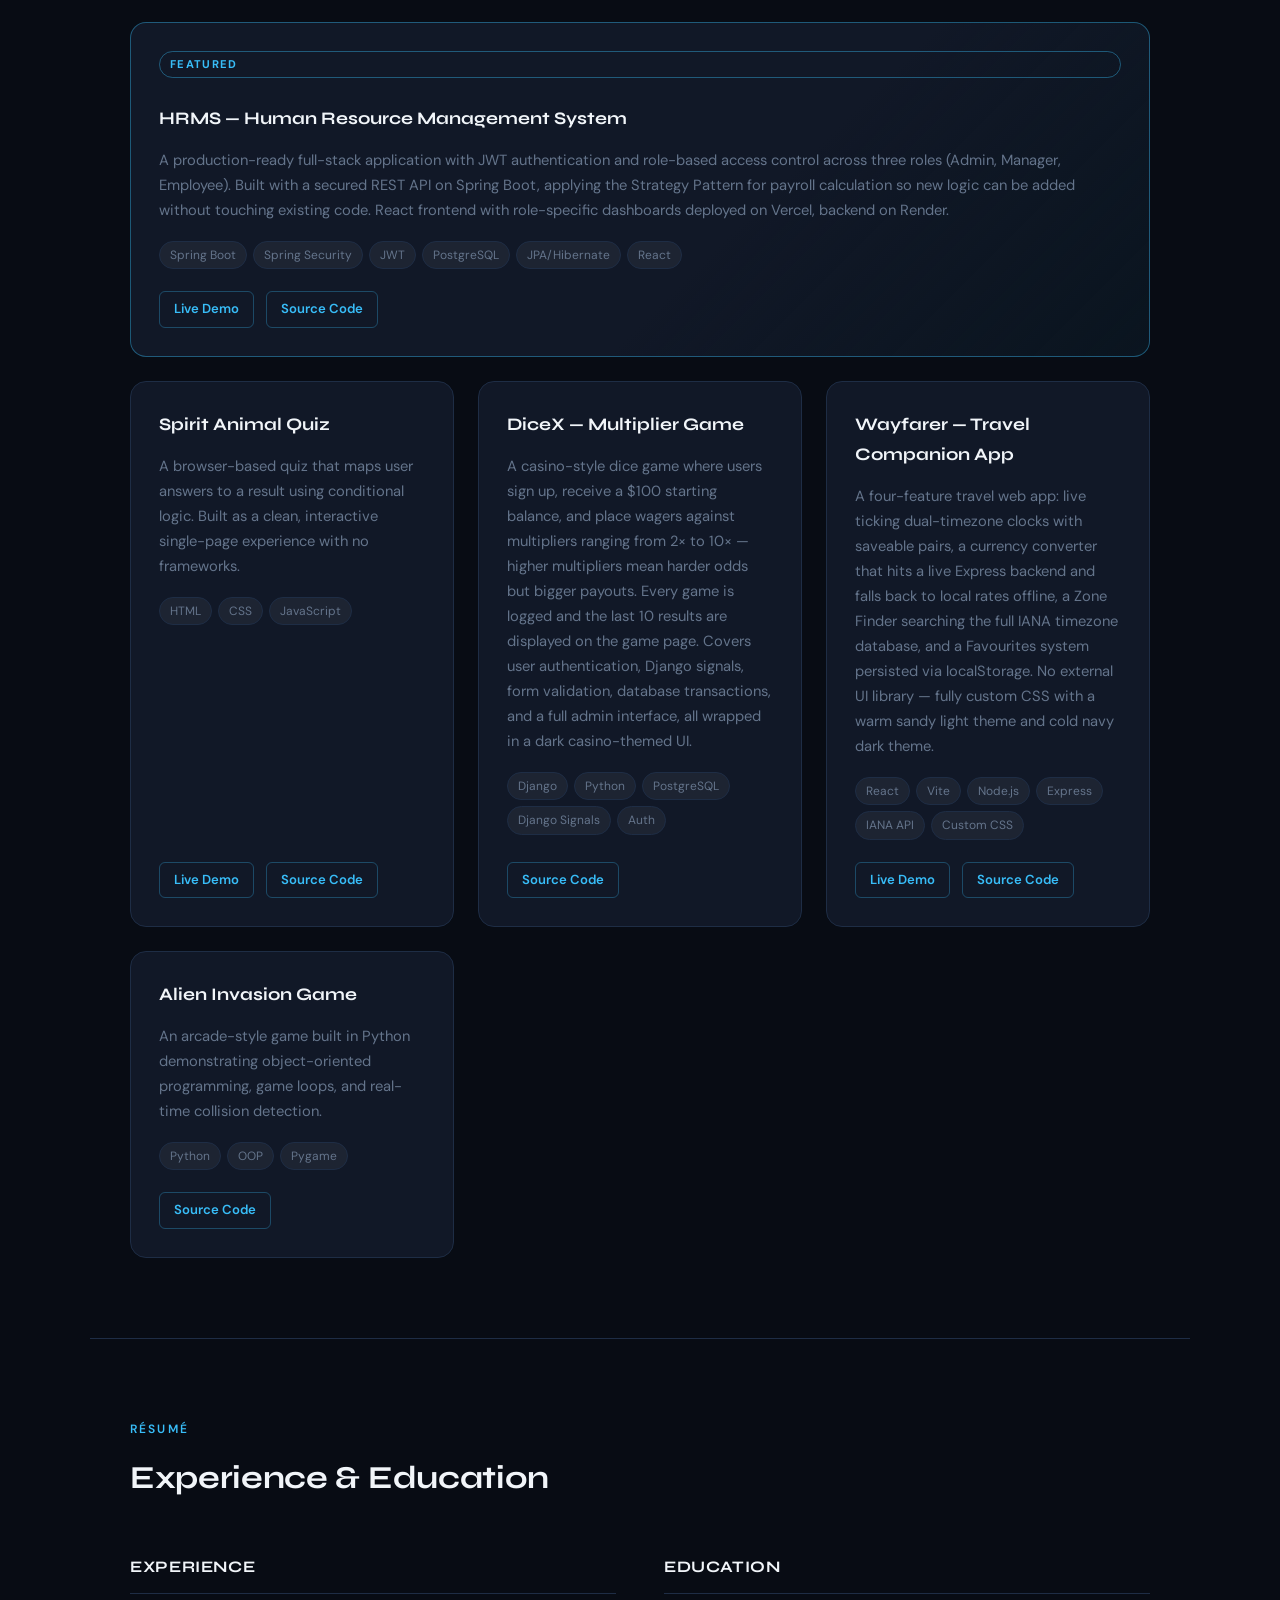
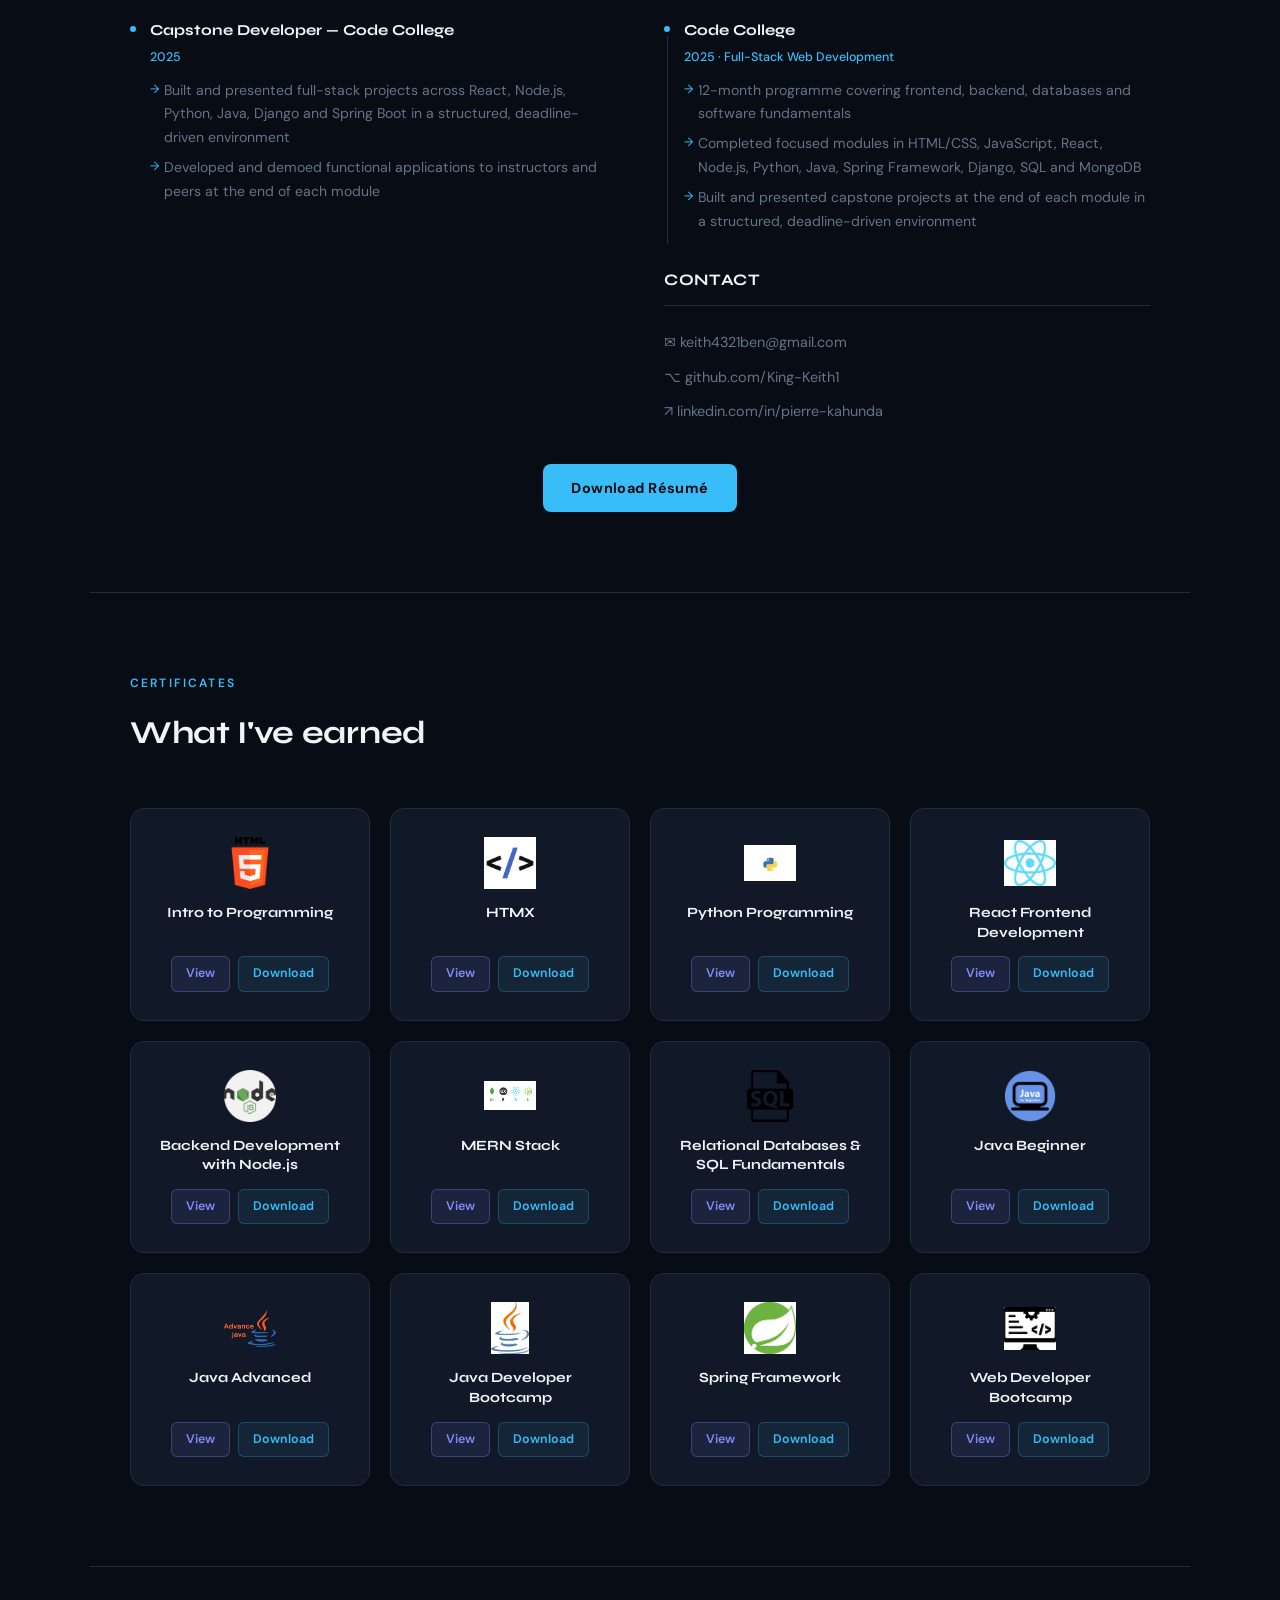
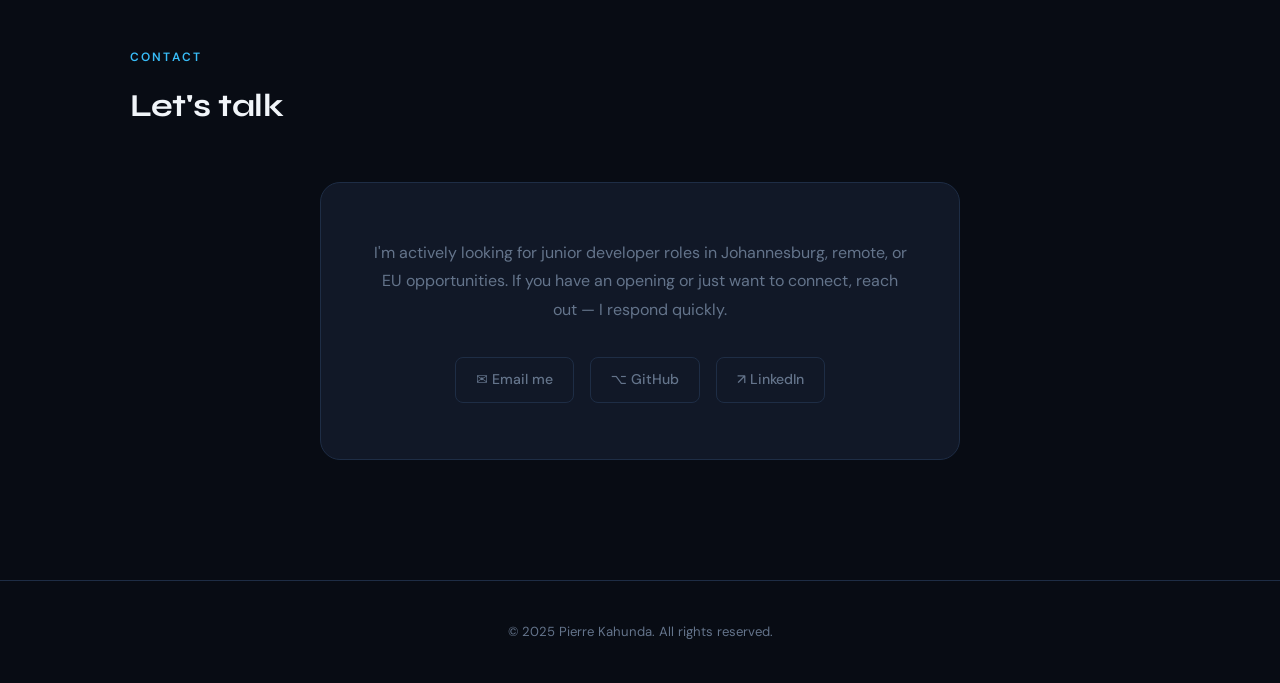
==== commit 0150f98c: "Add Vite and HTMX tags to skills section" ====
--- a/index.html
+++ b/index.html
@@ -750,6 +750,8 @@
           <span class="tag">CSS</span>
           <span class="tag">JavaScript</span>
           <span class="tag">React</span>
+          <span class="tag">Vite</span>
+          <span class="tag">HTMX</span>
         </div>
 
         <h3>Backend</h3>
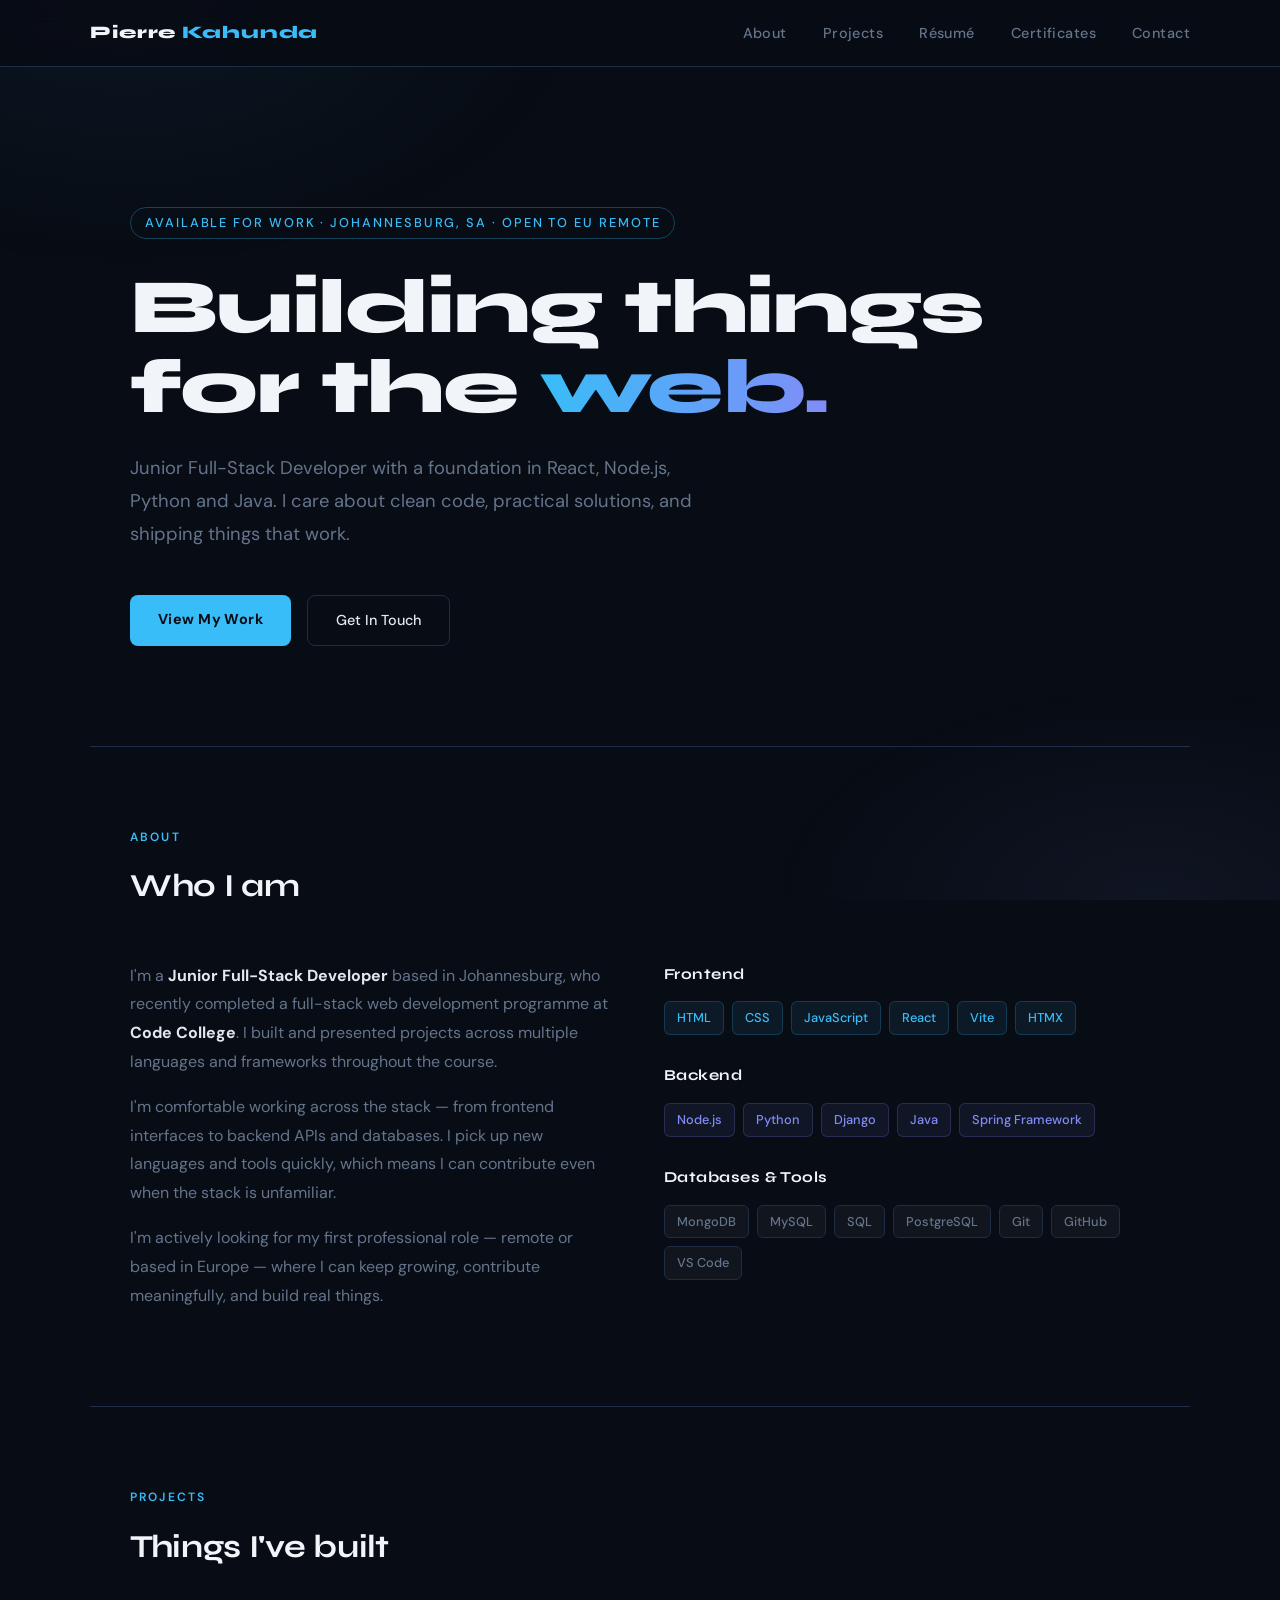
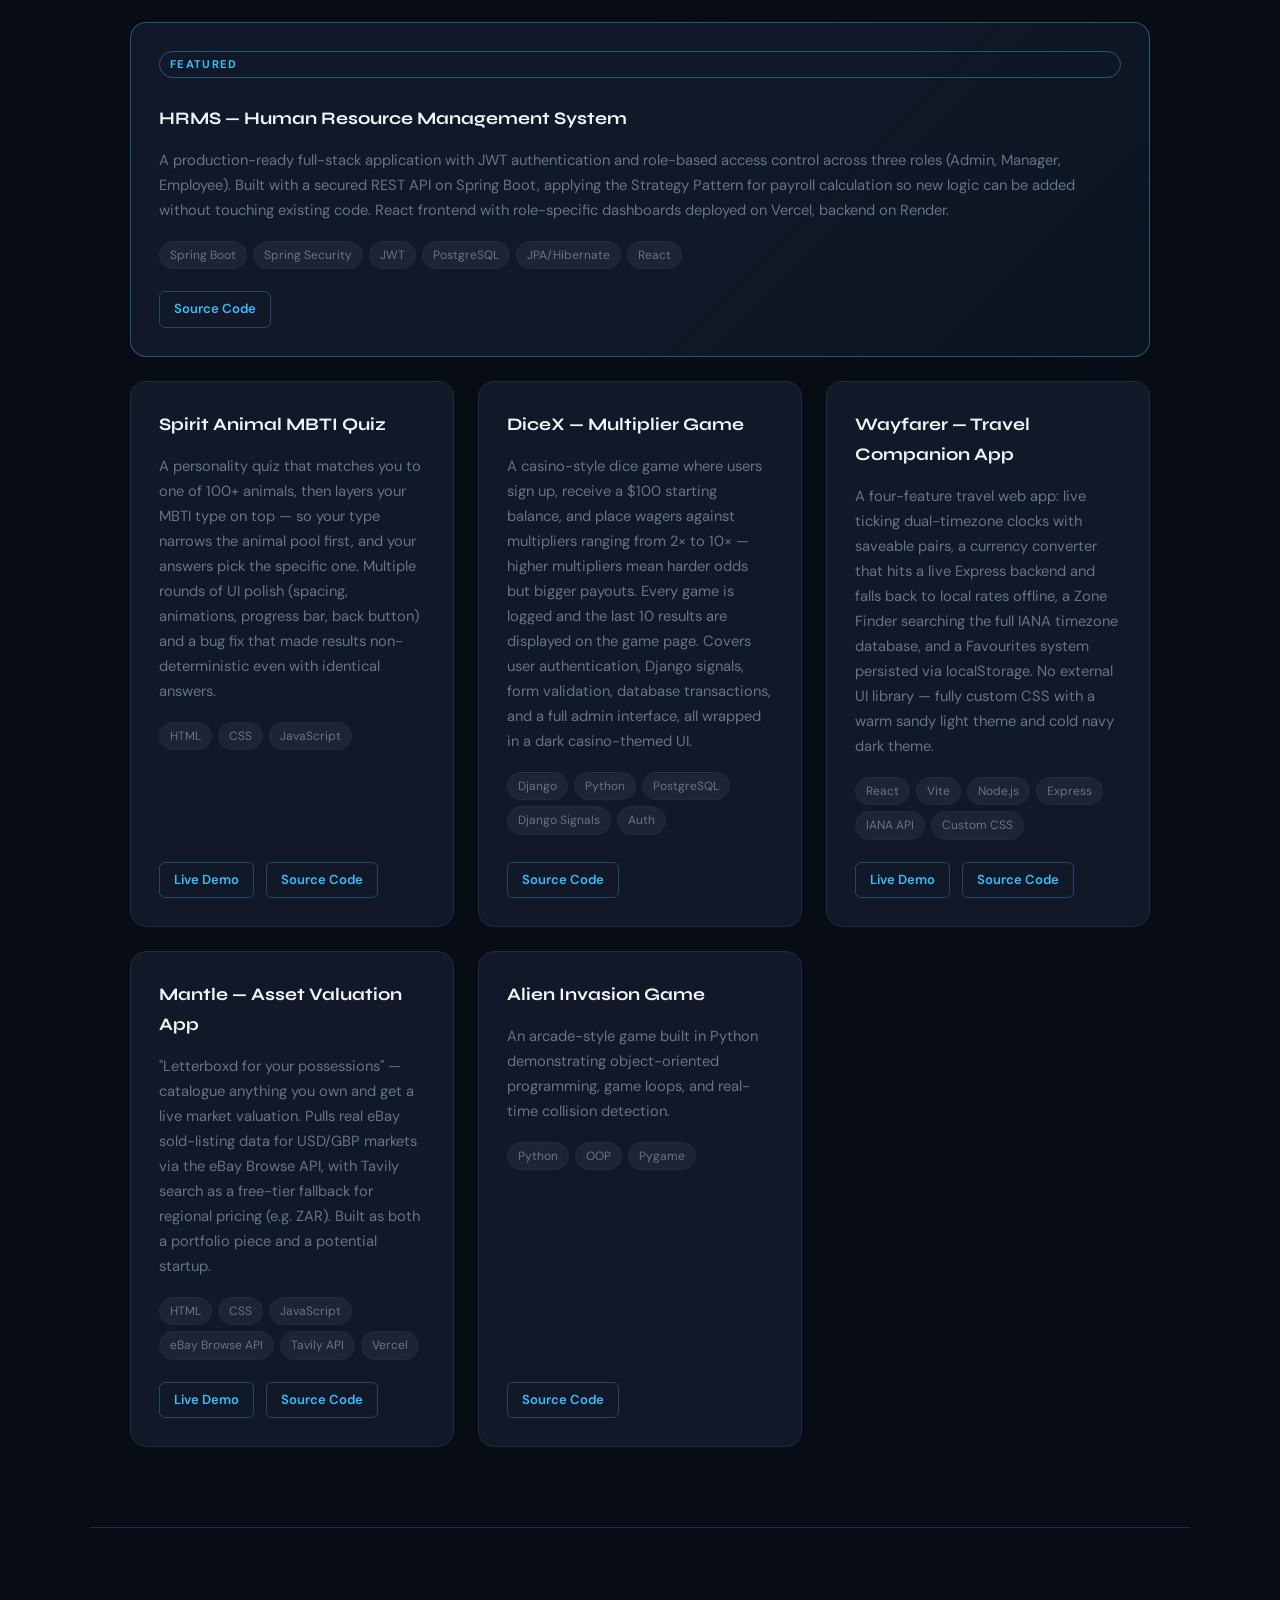
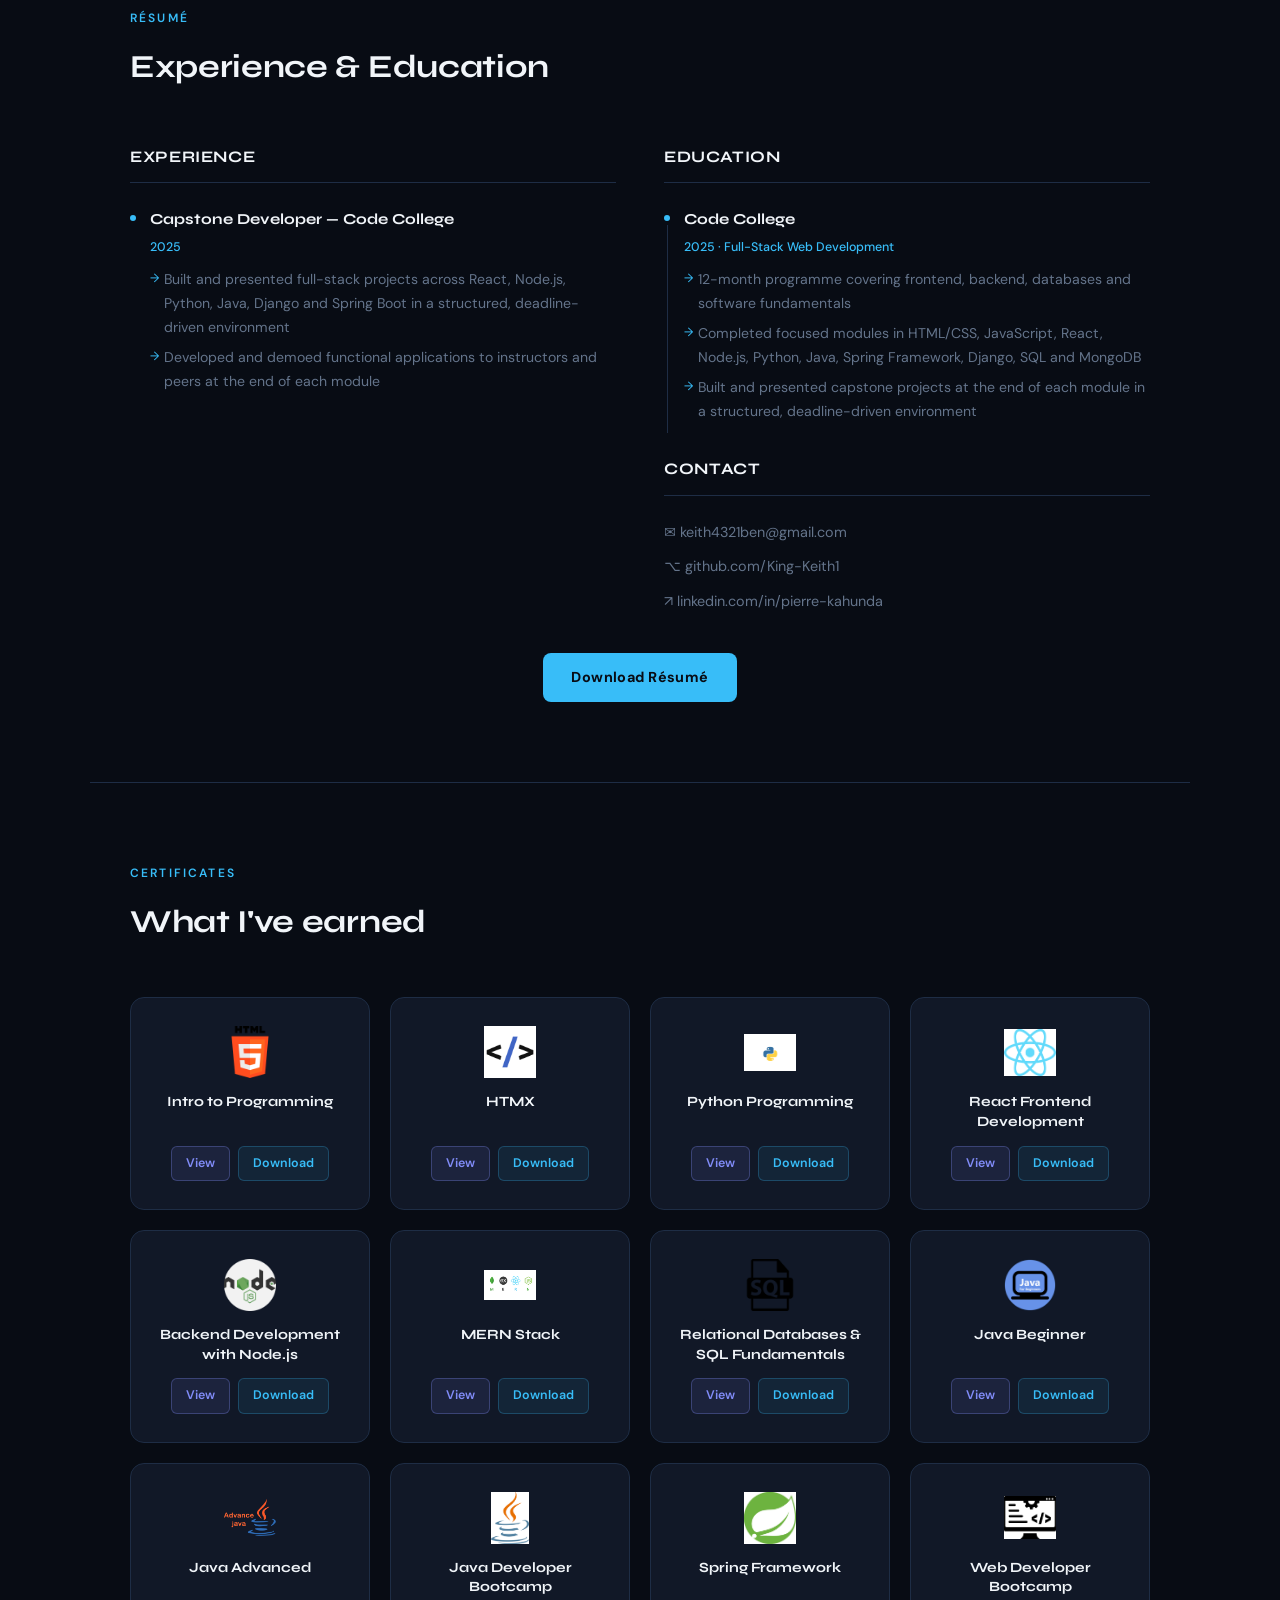
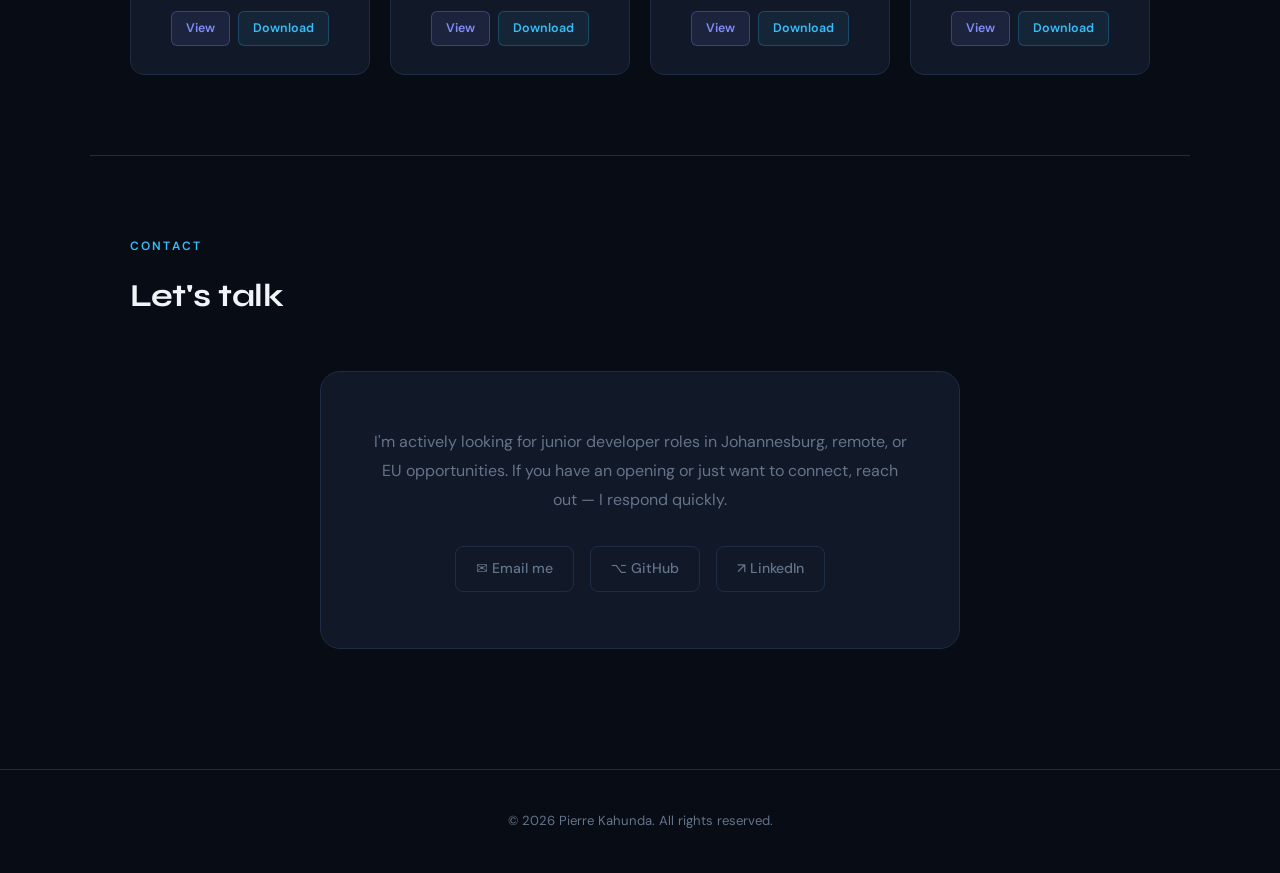
==== commit b3354651: "commit" ====
--- a/index.html
+++ b/index.html
@@ -335,8 +335,13 @@
 
     .project-card:hover {
       transform: translateY(-5px);
-      border-color: rgba(56,189,248,0.35);
-      box-shadow: 0 12px 32px rgba(0,0,0,0.4);
+      border-color: rgba(56,189,248,0.45);
+      box-shadow: 0 12px 40px rgba(0,0,0,0.5), 0 0 0 1px rgba(56,189,248,0.08) inset;
+    }
+
+    .project-card.purple-accent:hover {
+      border-color: rgba(129,140,248,0.45);
+      box-shadow: 0 12px 40px rgba(0,0,0,0.5), 0 0 0 1px rgba(129,140,248,0.08) inset;
     }
 
     .project-card h3 {
@@ -801,22 +806,24 @@
           <span>PostgreSQL</span><span>JPA/Hibernate</span><span>React</span>
         </div>
         <div class="project-links">
-          <a href="https://hrms-main-self.vercel.app/login" target="_blank">Live Demo</a>
           <a href="https://github.com/King-Keith1/hrms-main" target="_blank">Source Code</a>
         </div>
       </div>
 
       <div class="project-card">
-        <h3>Spirit Animal Quiz</h3>
+        <h3>Spirit Animal MBTI Quiz</h3>
         <p>
-          A browser-based quiz that maps user answers to a result using conditional logic.
-          Built as a clean, interactive single-page experience with no frameworks.
+          A personality quiz that matches you to one of 100+ animals, then layers your
+          MBTI type on top — so your type narrows the animal pool first, and your answers
+          pick the specific one. Multiple rounds of UI polish (spacing, animations, progress
+          bar, back button) and a bug fix that made results non-deterministic even with
+          identical answers.
         </p>
         <div class="project-tech">
           <span>HTML</span><span>CSS</span><span>JavaScript</span>
         </div>
         <div class="project-links">
-          <a href="https://earnest-daifuku-1c619f.netlify.app/work/animal/spirit%20animal" target="_blank">Live Demo</a>
+          <a href="https://spiritanimalmbtii.netlify.app/" target="_blank">Live Demo</a>
           <a href="https://github.com/King-Keith1/spirit_animals" target="_blank">Source Code</a>
         </div>
       </div>
@@ -857,6 +864,23 @@
         </div>
       </div>
 
+      <div class="project-card purple-accent">
+        <h3>Mantle — Asset Valuation App</h3>
+        <p>
+          "Letterboxd for your possessions" — catalogue anything you own and get a live
+          market valuation. Pulls real eBay sold-listing data for USD/GBP markets via the
+          eBay Browse API, with Tavily search as a free-tier fallback for regional pricing
+          (e.g. ZAR). Built as both a portfolio piece and a potential startup.
+        </p>
+        <div class="project-tech">
+          <span>HTML</span><span>CSS</span><span>JavaScript</span><span>eBay Browse API</span><span>Tavily API</span><span>Vercel</span>
+        </div>
+        <div class="project-links">
+          <a href="https://mantle-drab.vercel.app/" target="_blank">Live Demo</a>
+          <a href="https://github.com/King-Keith1/Mantle" target="_blank">Source Code</a>
+        </div>
+      </div>
+
       <div class="project-card">
         <h3>Alien Invasion Game</h3>
         <p>
@@ -1063,7 +1087,7 @@
   </section>
 
   <footer>
-    <p>&copy; 2025 Pierre Kahunda. All rights reserved.</p>
+    <p>&copy; 2026 Pierre Kahunda. All rights reserved.</p>
   </footer>
 
   <script>
